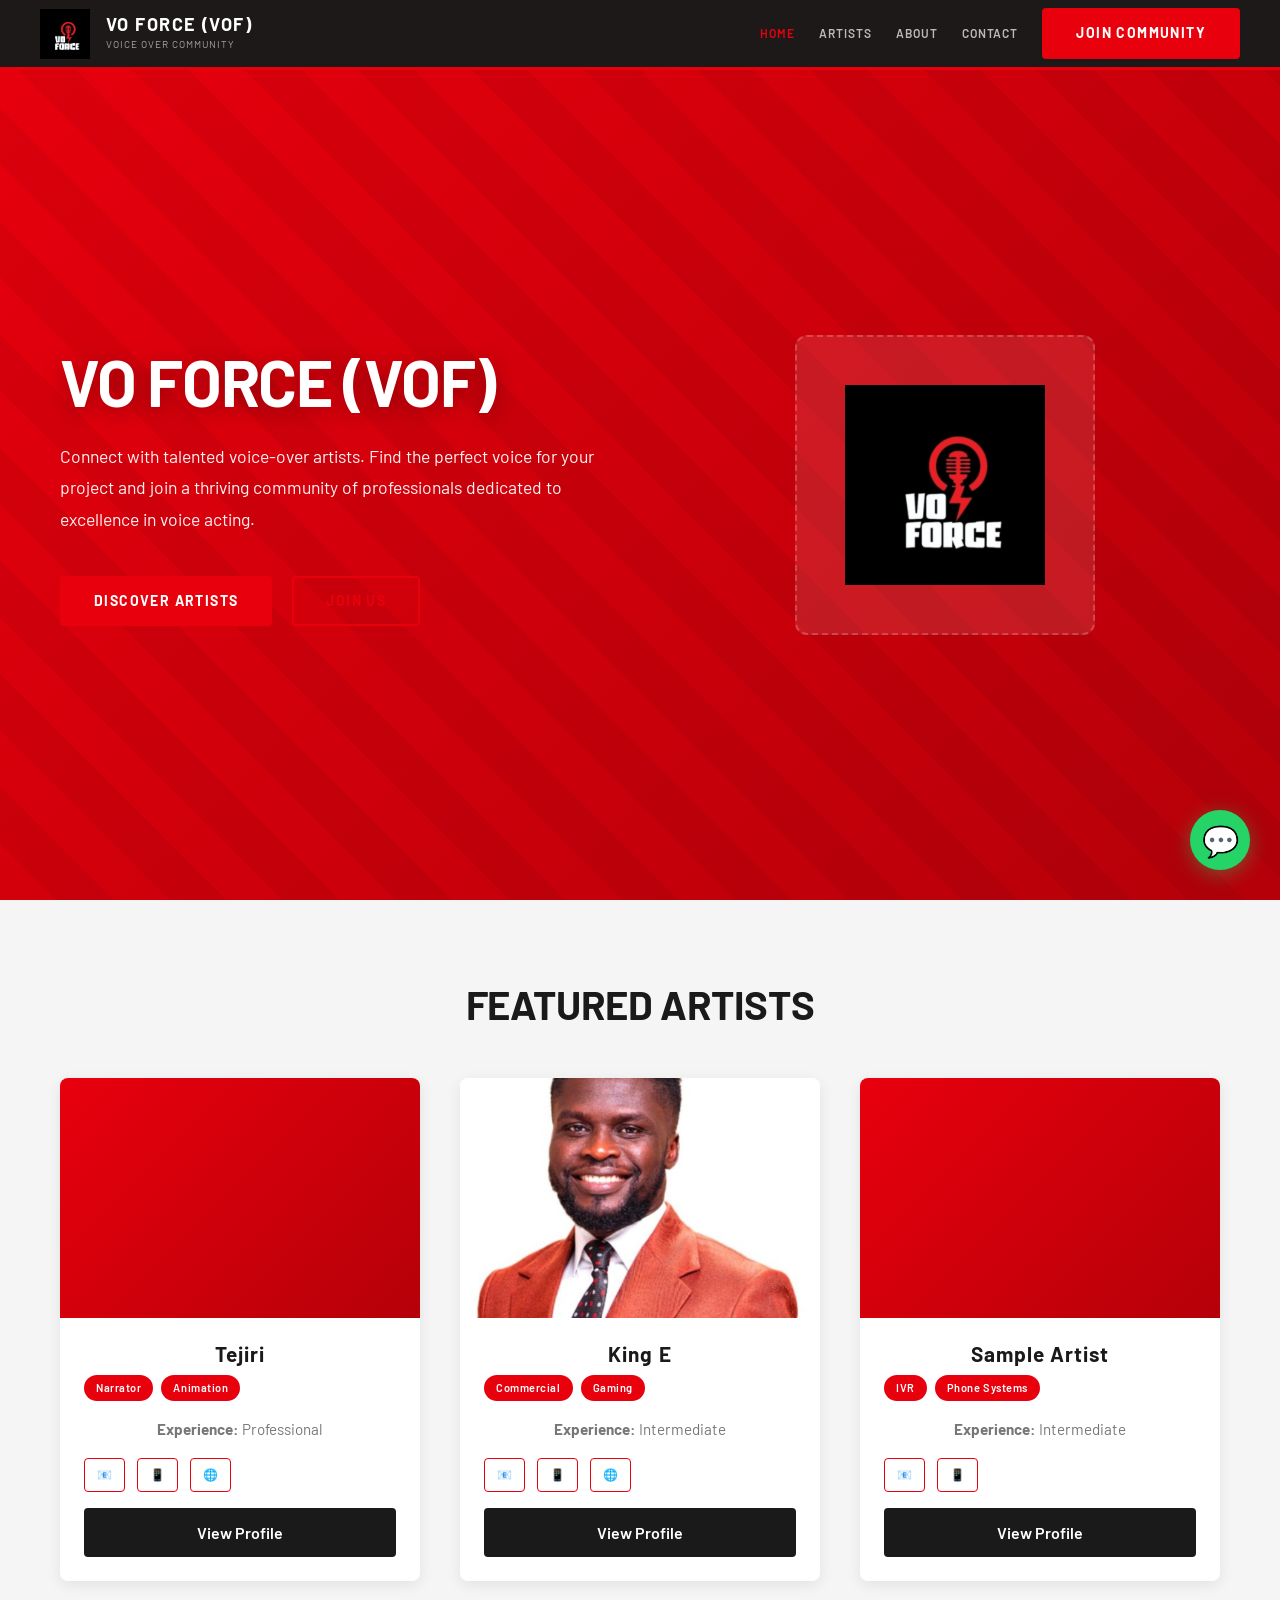
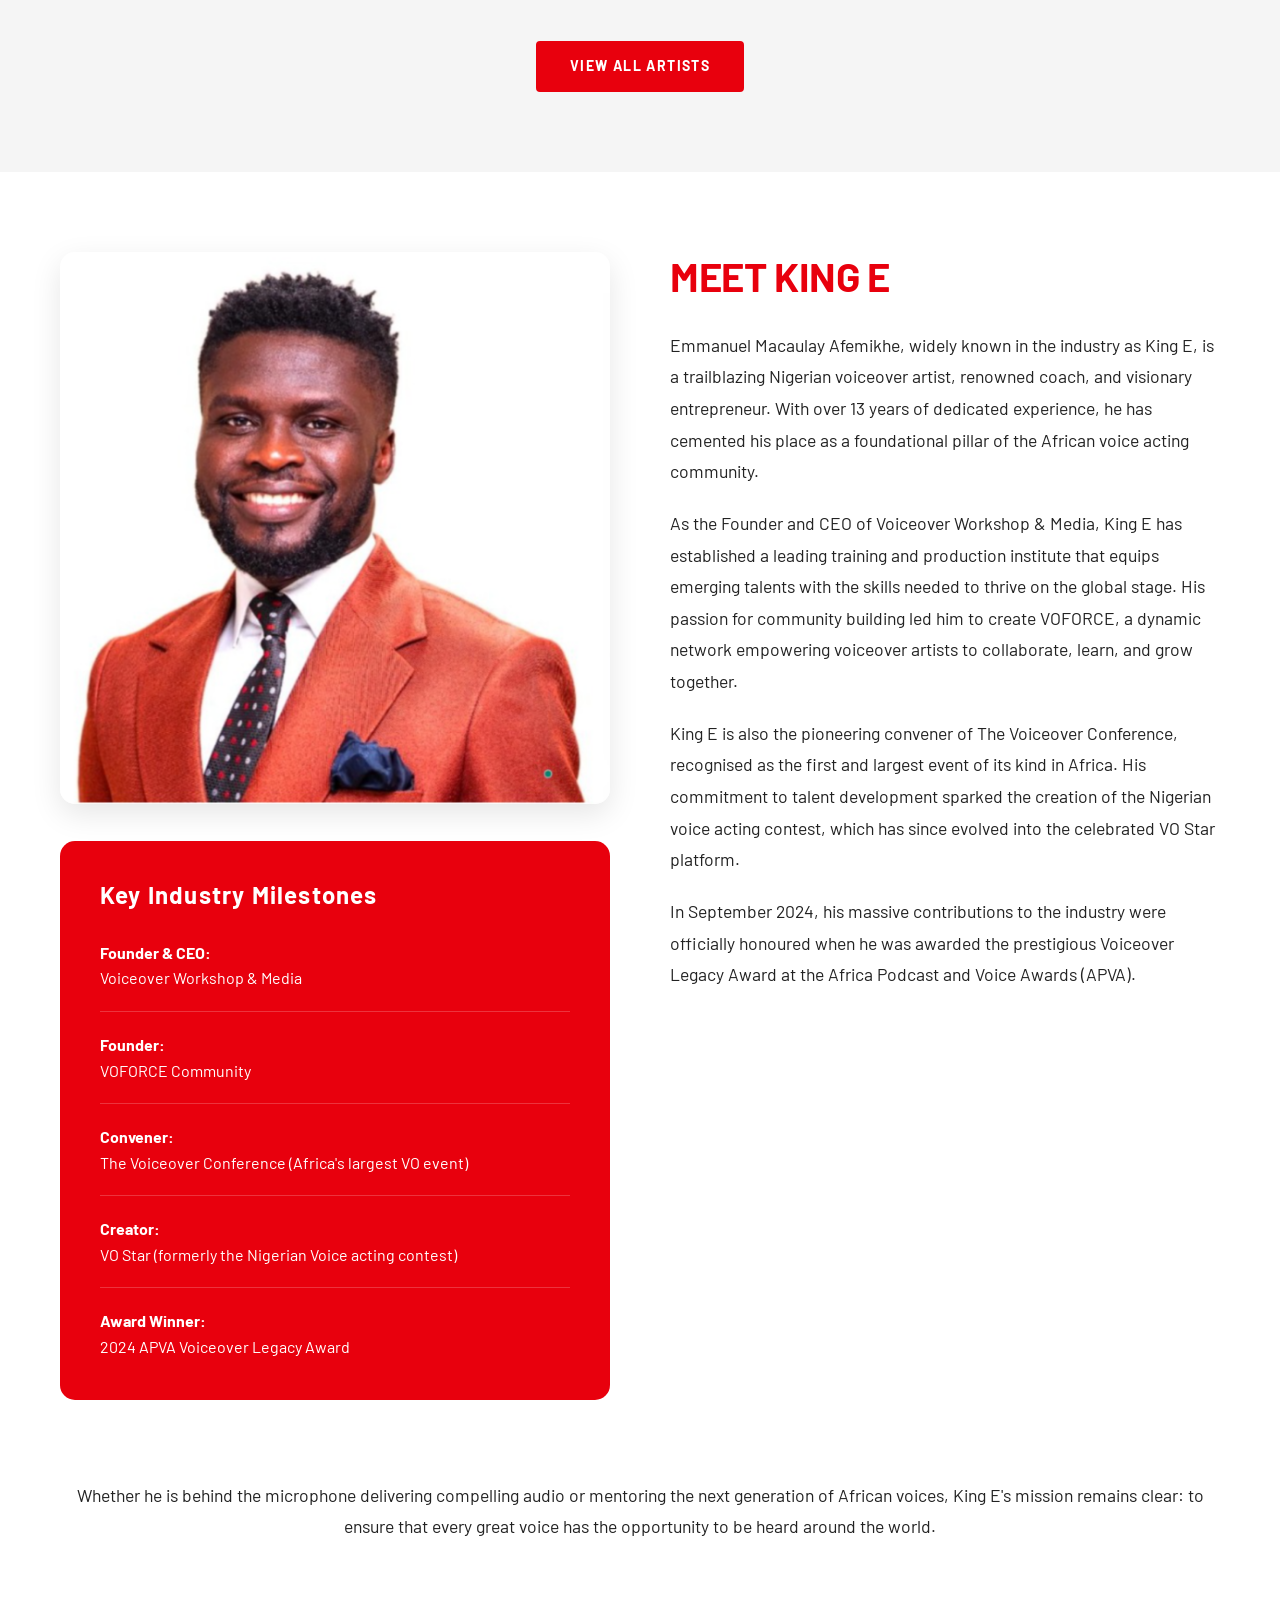
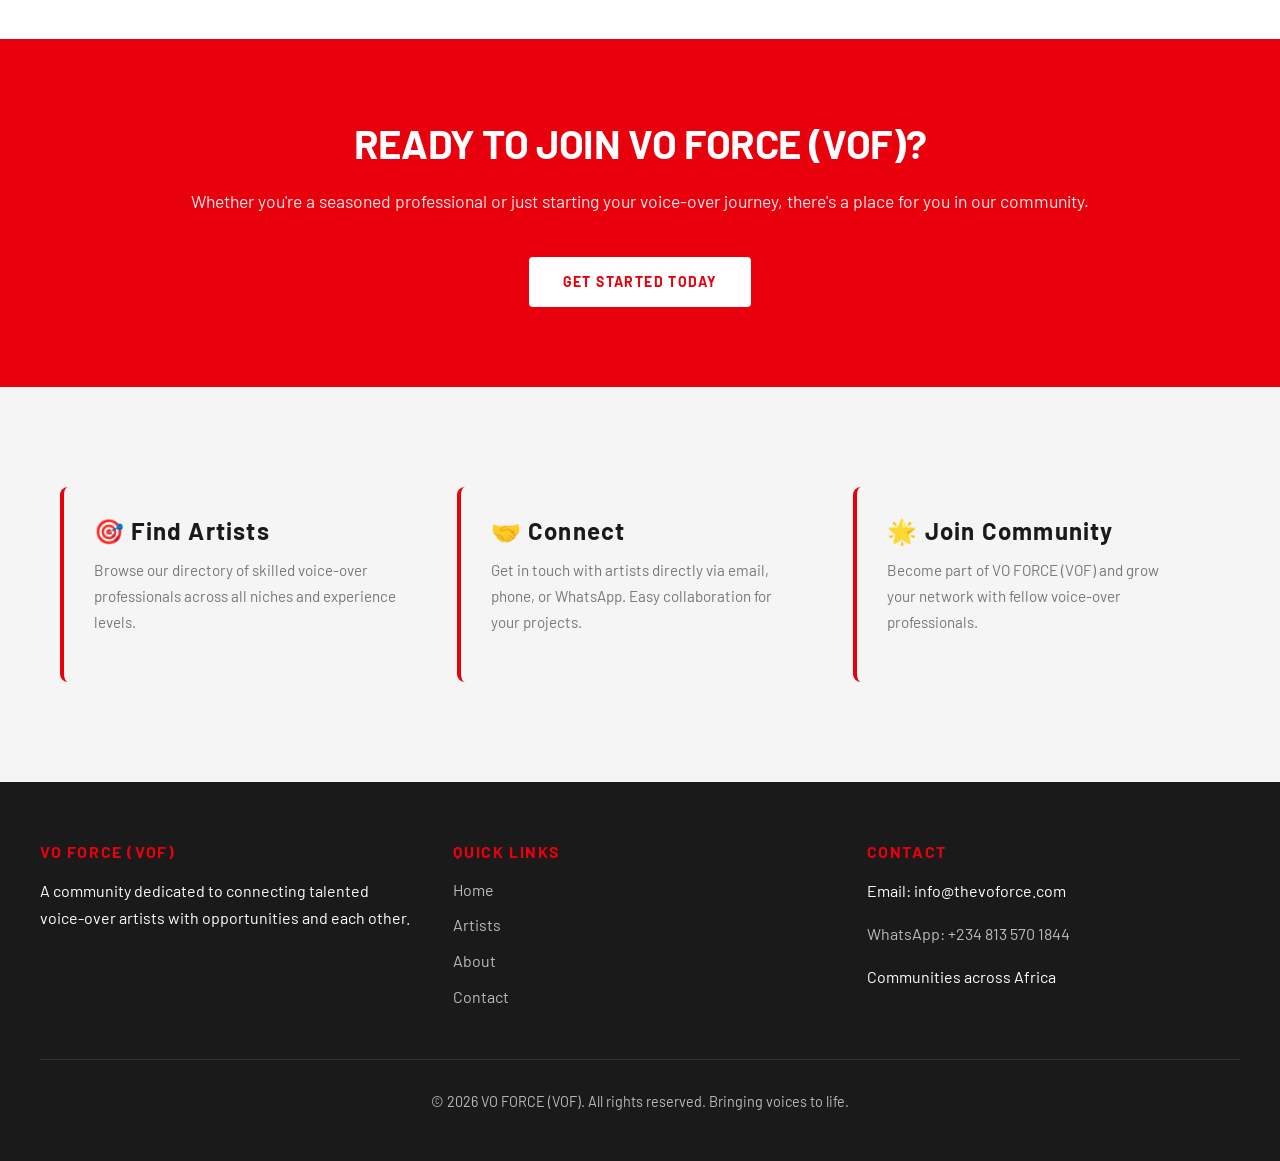
==== index.html @ a5276ea9 "Initial commit: VO FORCE website" ====
<!DOCTYPE html>
<html lang="en">
<head>
  <meta charset="UTF-8">
  <meta name="viewport" content="width=device-width, initial-scale=1.0">
  <title>VO FORCE (VOF) - Voice Over Artists Community</title>
  <meta name="description" content="Discover talented voice-over artists, connect with professionals, and join VO FORCE (VOF) community for audiobook narration, commercials, animation, and more.">
  <link href="https://fonts.googleapis.com/css2?family=Barlow:wght@300;400;500;600;700&display=swap" rel="stylesheet">
  <link rel="stylesheet" href="styles.css">
</head>
<body>

<!-- NAVIGATION -->
<nav>
  <a href="index.html" class="nav-brand">
    <div class="nav-logo"><img src="images/logo.png" alt="VO FORCE (VOF) Logo" style="width: 50px; height: 50px;"></div>
    <div class="nav-text">
      <h1>VO FORCE (VOF)</h1>
      <p>Voice Over Community</p>
    </div>
  </a>
  <div class="nav-right">
    <a href="index.html" class="nav-link active">Home</a>
    <a href="artists.html" class="nav-link">Artists</a>
    <a href="about.html" class="nav-link">About</a>
    <a href="contact.html" class="nav-link">Contact</a>
    <a href="contact.html" class="btn">Join Community</a>
    <button class="hamburger" onclick="toggleMobMenu()"><span></span><span></span><span></span></button>
  </div>
</nav>

<!-- MOBILE MENU -->
<div class="mob-menu" id="mobMenu">
  <a href="index.html">Home</a>
  <a href="artists.html">Artists</a>
  <a href="about.html">About</a>
  <a href="contact.html">Contact</a>
  <a href="contact.html">Join Community</a>
</div>

<!-- WHATSAPP FLOAT -->
<a href="https://wa.me/2348135701844?text=Hi%20Tejiri%20from%20THE%20VO%20FORCE" class="wa-float" target="_blank" title="WhatsApp">💬</a>

<!-- HERO SECTION -->
<section class="hero">
  <div class="container">
    <div class="hero-content">
      <div class="hero-left">
        <h1>VO FORCE (VOF)</h1>
        <p>Connect with talented voice-over artists. Find the perfect voice for your project and join a thriving community of professionals dedicated to excellence in voice acting.</p>
        <div class="hero-cta">
          <a href="artists.html" class="btn">Discover Artists</a>
          <a href="contact.html" class="btn btn-outline">Join Us</a>
        </div>
      </div>
      <div class="hero-right">
        <div class="hero-logo-placeholder"><img src="images/logo.png" alt="VO FORCE (VOF) Logo" style="width: 200px; height: 200px;"></div>
      </div>
    </div>
  </div>
</section>

<!-- FEATURED ARTISTS -->
<section class="featured-section">
  <div class="container">
    <h2 class="section-title">Featured Artists</h2>
    <div class="artists-grid" id="featuredArtists"></div>
    <div style="text-align: center; margin-top: 40px;">
      <a href="artists.html" class="btn">View All Artists</a>
    </div>
  </div>
</section>

<!-- MEET KING E SECTION -->
<section style="background: var(--white); padding: 80px 40px;">
  <div class="container">
    <div style="display: grid; grid-template-columns: 1fr 1fr; gap: 60px; align-items: start;">
      <div>
        <img src="images/king-e.png" alt="King E - Emmanuel Macaulay Afemikhe" style="width: 100%; border-radius: 15px; margin-bottom: 30px; box-shadow: 0 10px 30px rgba(0,0,0,0.1);">
        <div style="background: var(--primary-red); padding: 40px; border-radius: 15px; color: var(--white);">
          <h3 style="margin-bottom: 30px; font-size: 1.5rem;">Key Industry Milestones</h3>
          <ul style="list-style: none; padding: 0;">
            <li style="margin-bottom: 20px; padding-bottom: 20px; border-bottom: 1px solid rgba(255, 255, 255, 0.2);">
              <strong>Founder & CEO:</strong><br>Voiceover Workshop & Media
            </li>
            <li style="margin-bottom: 20px; padding-bottom: 20px; border-bottom: 1px solid rgba(255, 255, 255, 0.2);">
              <strong>Founder:</strong><br>VOFORCE Community
            </li>
            <li style="margin-bottom: 20px; padding-bottom: 20px; border-bottom: 1px solid rgba(255, 255, 255, 0.2);">
              <strong>Convener:</strong><br>The Voiceover Conference (Africa's largest VO event)
            </li>
            <li style="margin-bottom: 20px; padding-bottom: 20px; border-bottom: 1px solid rgba(255, 255, 255, 0.2);">
              <strong>Creator:</strong><br>VO Star (formerly the Nigerian Voice acting contest)
            </li>
            <li>
              <strong>Award Winner:</strong><br>2024 APVA Voiceover Legacy Award
            </li>
          </ul>
        </div>
      </div>
      <div>
        <h2 style="color: var(--primary-red); margin-bottom: 30px; font-size: 2.5rem;">Meet King E</h2>
        <p style="font-size: 1.1rem; line-height: 1.8; margin-bottom: 20px; color: var(--dark-text);">
          Emmanuel Macaulay Afemikhe, widely known in the industry as King E, is a trailblazing Nigerian voiceover artist, renowned coach, and visionary entrepreneur. With over 13 years of dedicated experience, he has cemented his place as a foundational pillar of the African voice acting community.
        </p>
        <p style="font-size: 1.1rem; line-height: 1.8; margin-bottom: 20px; color: var(--dark-text);">
          As the Founder and CEO of Voiceover Workshop & Media, King E has established a leading training and production institute that equips emerging talents with the skills needed to thrive on the global stage. His passion for community building led him to create VOFORCE, a dynamic network empowering voiceover artists to collaborate, learn, and grow together.
        </p>
        <p style="font-size: 1.1rem; line-height: 1.8; margin-bottom: 20px; color: var(--dark-text);">
          King E is also the pioneering convener of The Voiceover Conference, recognised as the first and largest event of its kind in Africa. His commitment to talent development sparked the creation of the Nigerian voice acting contest, which has since evolved into the celebrated VO Star platform.
        </p>
        <p style="font-size: 1.1rem; line-height: 1.8; margin-bottom: 30px; color: var(--dark-text);">
          In September 2024, his massive contributions to the industry were officially honoured when he was awarded the prestigious Voiceover Legacy Award at the Africa Podcast and Voice Awards (APVA).
        </p>
      </div>
    </div>
    <div style="margin-top: 40px; padding-top: 40px; border-top: 2px solid var(--light-gray); text-align: center;">
      <p style="font-size: 1.1rem; color: var(--dark-text); line-height: 1.8;">
        Whether he is behind the microphone delivering compelling audio or mentoring the next generation of African voices, King E's mission remains clear: to ensure that every great voice has the opportunity to be heard around the world.
      </p>
    </div>
  </div>
</section>

<!-- CTA SECTION -->
<section style="background: var(--primary-red); color: var(--white); padding: 80px 40px; text-align: center;">
  <div class="container">
    <h2 style="color: var(--white); margin-bottom: 20px;">Ready to Join VO FORCE (VOF)?</h2>
    <p style="font-size: 1.1rem; margin-bottom: 40px; color: rgba(255, 255, 255, 0.9);">
      Whether you're a seasoned professional or just starting your voice-over journey, 
      there's a place for you in our community.
    </p>
    <a href="contact.html" class="btn" style="background: var(--white); color: var(--primary-red); border-color: var(--white);">Get Started Today</a>
  </div>
</section>

<!-- QUICK LINKS -->
<section style="background: var(--off-white); padding: 60px 40px;">
  <div class="container">
    <div class="values-grid">
      <div class="value-card">
        <h3>🎯 Find Artists</h3>
        <p>Browse our directory of skilled voice-over professionals across all niches and experience levels.</p>
      </div>
      <div class="value-card">
        <h3>🤝 Connect</h3>
        <p>Get in touch with artists directly via email, phone, or WhatsApp. Easy collaboration for your projects.</p>
      </div>
      <div class="value-card">
        <h3>🌟 Join Community</h3>
        <p>Become part of VO FORCE (VOF) and grow your network with fellow voice-over professionals.</p>
      </div>
    </div>
  </div>
</section>

<!-- FOOTER -->
<footer>
  <div class="footer-content">
    <div class="footer-section">
      <h4>VO FORCE (VOF)</h4>
      <p>A community dedicated to connecting talented voice-over artists with opportunities and each other.</p>
    </div>
    <div class="footer-section">
      <h4>Quick Links</h4>
      <ul>
        <li><a href="index.html">Home</a></li>
        <li><a href="artists.html">Artists</a></li>
        <li><a href="about.html">About</a></li>
        <li><a href="contact.html">Contact</a></li>
      </ul>
    </div>
    <div class="footer-section">
      <h4>Contact</h4>
      <p>Email: info@thevoforce.com</p>
      <p><a href="https://wa.me/2348135701844">WhatsApp: +234 813 570 1844</a></p>
      <p>Communities across Africa</p>
    </div>
  </div>
  <div class="footer-bottom">
    <p>&copy; 2026 VO FORCE (VOF). All rights reserved. Bringing voices to life.</p>
  </div>
</footer>

<script src="script.js"></script>
<script>
  // Load featured artists
  async function loadFeaturedArtists() {
    const response = await fetch('./data/artists.json');
    const data = await response.json();
    const featured = data.artists.slice(0, 3);
    const container = document.getElementById('featuredArtists');
    
    container.innerHTML = featured.map(artist => `
      <div class="artist-card">
        <div class="artist-image">
          <img src="${artist.picture}" alt="${artist.name}" onerror="this.style.display='none'">
        </div>
        <div class="artist-info">
          <h3>${artist.name}</h3>
          <div class="artist-niche">
            ${artist.niche.map(n => `<span class="niche-tag">${n}</span>`).join('')}
          </div>
          <p><strong>Experience:</strong> ${artist.experience}</p>
          <div class="artist-contact">
            <a href="mailto:${artist.email}" title="Email">📧</a>
            <a href="tel:${artist.phone.replace(/\s/g, '')}" title="Call">📱</a>
            ${artist.website && artist.website !== '#' ? `<a href="${artist.website}" target="_blank" title="Website">🌐</a>` : ''}
          </div>
          <a href="artist-profile.html?id=${artist.id}" class="view-profile">View Profile</a>
        </div>
      </div>
    `).join('');
  }
  
  document.addEventListener('DOMContentLoaded', loadFeaturedArtists);
</script>
</body>
</html>
---- styles.css ----
/* ═══════════════════════════════════════════════ */
/* VO FORCE (VOF) — GLOBAL STYLES                    */
/* ═══════════════════════════════════════════════ */

:root {
  --primary-red: #E8000D;
  --dark-red: #B50009;
  --black: #1A1A1A;
  --black-light: #2D2D2D;
  --white: #FFFFFF;
  --off-white: #F5F5F5;
  --grey: #EBEBEB;
  --text-dark: #222222;
  --text-muted: #777777;
}

* {
  margin: 0;
  padding: 0;
  box-sizing: border-box;
}

html {
  scroll-behavior: smooth;
}

body {
  font-family: 'Barlow', -apple-system, BlinkMacSystemFont, 'Segoe UI', sans-serif;
  background: var(--white);
  color: var(--text-dark);
  overflow-x: hidden;
  line-height: 1.6;
}

/* ── SCROLLBAR ── */
::-webkit-scrollbar {
  width: 8px;
}

::-webkit-scrollbar-track {
  background: var(--off-white);
}

::-webkit-scrollbar-thumb {
  background: var(--primary-red);
  border-radius: 4px;
}

/* ── TYPOGRAPHY ── */
h1, h2, h3, h4, h5, h6 {
  font-weight: 700;
  line-height: 1.2;
  margin-bottom: 0.5rem;
}

h1 {
  font-size: 3.5rem;
  text-transform: uppercase;
  letter-spacing: -0.02em;
}

h2 {
  font-size: 2.5rem;
  text-transform: uppercase;
  letter-spacing: -0.01em;
}

h3 {
  font-size: 1.5rem;
  letter-spacing: 0.05em;
}

p {
  margin-bottom: 1rem;
  line-height: 1.7;
}

a {
  color: var(--primary-red);
  text-decoration: none;
  transition: all 0.3s ease;
}

a:hover {
  opacity: 0.8;
}

/* ── BUTTONS ── */
.btn {
  display: inline-block;
  padding: 12px 32px;
  border: 2px solid var(--primary-red);
  background: var(--primary-red);
  color: var(--white);
  font-size: 14px;
  font-weight: 700;
  text-transform: uppercase;
  letter-spacing: 0.1em;
  cursor: pointer;
  transition: all 0.3s ease;
  border-radius: 4px;
  text-decoration: none;
  display: inline-flex;
  align-items: center;
  justify-content: center;
  gap: 8px;
}

.btn:hover {
  background: var(--dark-red);
  border-color: var(--dark-red);
  transform: translateY(-2px);
  box-shadow: 0 8px 24px rgba(232, 0, 13, 0.3);
}

.btn-outline {
  background: transparent;
  color: var(--primary-red);
}

.btn-outline:hover {
  background: var(--primary-red);
  color: var(--white);
}

/* ── CONTAINER ── */
.container {
  max-width: 1200px;
  margin: 0 auto;
  padding: 0 20px;
}

/* ══════════════════════════════════════════════ */
/* NAVIGATION                                     */
/* ══════════════════════════════════════════════ */

nav {
  position: fixed;
  top: 0;
  left: 0;
  right: 0;
  z-index: 1000;
  background: rgba(26, 26, 26, 0.98);
  backdrop-filter: blur(10px);
  border-bottom: 3px solid var(--primary-red);
  height: 70px;
  display: flex;
  align-items: center;
  justify-content: space-between;
  padding: 0 40px;
}

.nav-brand {
  display: flex;
  align-items: center;
  gap: 16px;
  text-decoration: none;
  flex-shrink: 0;
}

.nav-logo {
  width: 50px;
  height: 50px;
  display: flex;
  align-items: center;
  justify-content: center;
  background: rgba(232, 0, 13, 0.1);
  border-radius: 4px;
  font-weight: 900;
  color: var(--primary-red);
  font-size: 20px;
}

.nav-text h1 {
  font-size: 18px;
  margin: 0;
  letter-spacing: 0.08em;
  color: var(--white);
}

.nav-text p {
  font-size: 10px;
  margin: 0;
  letter-spacing: 0.1em;
  color: rgba(255, 255, 255, 0.6);
  text-transform: uppercase;
}

.nav-right {
  display: flex;
  align-items: center;
  gap: 24px;
}

.nav-link {
  font-size: 12px;
  font-weight: 600;
  letter-spacing: 0.08em;
  text-transform: uppercase;
  color: rgba(255, 255, 255, 0.7);
  text-decoration: none;
  transition: color 0.3s ease;
}

.nav-link:hover {
  color: var(--white);
}

.nav-link.active {
  color: var(--primary-red);
}

.hamburger {
  display: none;
  flex-direction: column;
  gap: 6px;
  cursor: pointer;
  background: none;
  border: none;
  padding: 6px;
}

.hamburger span {
  display: block;
  width: 24px;
  height: 2px;
  background: var(--white);
  border-radius: 1px;
  transition: all 0.3s ease;
}

/* ── MOBILE MENU ── */
.mob-menu {
  display: none;
  position: fixed;
  inset: 70px 0 0 0;
  z-index: 950;
  background: var(--primary-red);
  flex-direction: column;
  align-items: center;
  justify-content: flex-start;
  gap: 0;
  padding-top: 40px;
}

.mob-menu.open {
  display: flex;
}

.mob-menu a {
  font-size: 16px;
  font-weight: 600;
  color: var(--white);
  text-decoration: none;
  letter-spacing: 0.1em;
  text-transform: uppercase;
  padding: 16px 40px;
  border-bottom: 1px solid rgba(255, 255, 255, 0.1);
  width: 100%;
  text-align: center;
}

.mob-menu a:hover {
  background: rgba(0, 0, 0, 0.2);
}

/* ══════════════════════════════════════════════ */
/* HERO SECTION                                   */
/* ══════════════════════════════════════════════ */

.hero {
  min-height: 100vh;
  background: linear-gradient(135deg, var(--primary-red) 0%, var(--dark-red) 100%);
  position: relative;
  overflow: hidden;
  display: flex;
  align-items: center;
  padding-top: 70px;
}

.hero::before {
  content: '';
  position: absolute;
  top: 0;
  left: 0;
  right: 0;
  bottom: 0;
  background: repeating-linear-gradient(
    45deg,
    transparent,
    transparent 40px,
    rgba(0, 0, 0, 0.05) 40px,
    rgba(0, 0, 0, 0.05) 80px
  );
  pointer-events: none;
}

.hero-content {
  position: relative;
  z-index: 2;
  display: grid;
  grid-template-columns: 1fr 1fr;
  gap: 60px;
  align-items: center;
  width: 100%;
}

.hero-left {
  color: var(--white);
}

.hero-left h1 {
  font-size: 4rem;
  margin-bottom: 20px;
  text-shadow: 0 4px 20px rgba(0, 0, 0, 0.3);
}

.hero-left p {
  font-size: 1.1rem;
  margin-bottom: 40px;
  line-height: 1.8;
  opacity: 0.95;
}

.hero-cta {
  display: flex;
  gap: 20px;
  flex-wrap: wrap;
}

.hero-right {
  display: flex;
  justify-content: center;
  align-items: center;
  position: relative;
}

.hero-logo-placeholder {
  width: 300px;
  height: 300px;
  background: rgba(255, 255, 255, 0.1);
  border-radius: 12px;
  display: flex;
  align-items: center;
  justify-content: center;
  font-size: 120px;
  color: rgba(255, 255, 255, 0.3);
  border: 2px dashed rgba(255, 255, 255, 0.2);
}

/* ══════════════════════════════════════════════ */
/* FEATURED ARTISTS SECTION                       */
/* ══════════════════════════════════════════════ */

.featured-section {
  padding: 80px 40px;
  background: var(--off-white);
  text-align: center;
}

.section-title {
  font-size: 2.5rem;
  margin-bottom: 50px;
  color: var(--black);
}

.artists-grid {
  display: grid;
  grid-template-columns: repeat(auto-fit, minmax(280px, 1fr));
  gap: 40px;
  margin-bottom: 60px;
}

.artist-card {
  background: var(--white);
  border-radius: 8px;
  overflow: hidden;
  box-shadow: 0 4px 15px rgba(0, 0, 0, 0.08);
  transition: all 0.3s ease;
  cursor: pointer;
}

.artist-card:hover {
  transform: translateY(-8px);
  box-shadow: 0 12px 30px rgba(232, 0, 13, 0.2);
}

.artist-image {
  width: 100%;
  height: 240px;
  background: linear-gradient(135deg, var(--primary-red), var(--dark-red));
  display: flex;
  align-items: center;
  justify-content: center;
  color: var(--white);
  font-size: 60px;
  overflow: hidden;
}

.artist-image img {
  width: 100%;
  height: 100%;
  object-fit: cover;
}

.artist-info {
  padding: 24px;
}

.artist-info h3 {
  font-size: 1.3rem;
  margin-bottom: 8px;
  color: var(--black);
}

.artist-niche {
  display: flex;
  gap: 8px;
  flex-wrap: wrap;
  margin-bottom: 16px;
}

.niche-tag {
  display: inline-block;
  background: var(--primary-red);
  color: var(--white);
  font-size: 11px;
  padding: 4px 12px;
  border-radius: 20px;
  font-weight: 600;
  letter-spacing: 0.05em;
}

.artist-info p {
  font-size: 0.95rem;
  color: var(--text-muted);
  margin-bottom: 16px;
}

.artist-contact {
  display: flex;
  gap: 12px;
  margin-bottom: 16px;
}

.artist-contact a {
  font-size: 12px;
  padding: 6px 12px;
  border: 1px solid var(--primary-red);
  border-radius: 4px;
  color: var(--primary-red);
  transition: all 0.3s ease;
}

.artist-contact a:hover {
  background: var(--primary-red);
  color: var(--white);
}

.view-profile {
  display: block;
  width: 100%;
  padding: 12px;
  background: var(--black);
  color: var(--white);
  text-align: center;
  border-radius: 4px;
  font-weight: 600;
  letra-spacing: 0.05em;
  text-decoration: none;
  transition: all 0.3s ease;
}

.view-profile:hover {
  background: var(--primary-red);
}

/* ══════════════════════════════════════════════ */
/* DIRECTORY / GALLERY PAGE                       */
/* ══════════════════════════════════════════════ */

.gallery-header {
  background: var(--black);
  color: var(--white);
  padding: 80px 40px;
  text-align: center;
  margin-top: 70px;
}

.gallery-header h1 {
  color: var(--white);
  margin-bottom: 20px;
}

.gallery-header p {
  color: rgba(255, 255, 255, 0.8);
  font-size: 1.1rem;
}

.filter-section {
  padding: 40px;
  background: var(--off-white);
  display: flex;
  gap: 20px;
  flex-wrap: wrap;
  justify-content: center;
  align-items: center;
}

.search-box {
  flex: 1;
  min-width: 250px;
  max-width: 400px;
}

.search-box input {
  width: 100%;
  padding: 12px 16px;
  border: 2px solid var(--grey);
  border-radius: 4px;
  font-size: 1rem;
  transition: border 0.3s ease;
}

.search-box input:focus {
  outline: none;
  border-color: var(--primary-red);
}

.filter-box {
  display: flex;
  gap: 12px;
  align-items: center;
}

.filter-box label {
  font-weight: 600;
  font-size: 0.95rem;
}

.filter-box select {
  padding: 10px 16px;
  border: 2px solid var(--grey);
  border-radius: 4px;
  font-size: 0.95rem;
  cursor: pointer;
  background: var(--white);
  transition: border 0.3s ease;
}

.filter-box select:focus {
  outline: none;
  border-color: var(--primary-red);
}

.gallery-content {
  padding: 60px 40px;
  min-height: 60vh;
}

/* ══════════════════════════════════════════════ */
/* ARTIST PROFILE PAGE                            */
/* ══════════════════════════════════════════════ */

.profile-header {
  background: var(--black);
  color: var(--white);
  padding: 80px 40px;
  text-align: center;
  margin-top: 70px;
}

.profile-hero {
  display: grid;
  grid-template-columns: 1fr 1fr;
  gap: 60px;
  padding: 60px 40px;
  align-items: center;
}

.profile-image {
  width: 100%;
  max-width: 400px;
  aspect-ratio: 1;
  background: linear-gradient(135deg, var(--primary-red), var(--dark-red));
  border-radius: 12px;
  overflow: hidden;
  display: flex;
  align-items: center;
  justify-content: center;
  font-size: 60px;
  color: rgba(255, 255, 255, 0.3);
  justify-self: center;
}

.profile-image img {
  width: 100%;
  height: 100%;
  object-fit: cover;
}

.profile-details {
  text-align: left;
}

.profile-details h2 {
  color: var(--primary-red);
  margin-bottom: 16px;
}

.profile-details p {
  font-size: 1rem;
  margin-bottom: 24px;
  line-height: 1.8;
  color: var(--text-muted);
}

.profile-meta {
  display: grid;
  grid-template-columns: 1fr 1fr;
  gap: 20px;
  margin: 40px 0;
}

.meta-item {
  padding: 16px;
  background: var(--off-white);
  border-radius: 8px;
  border-left: 4px solid var(--primary-red);
}

.meta-item strong {
  display: block;
  font-size: 12px;
  letter-spacing: 0.1em;
  text-transform: uppercase;
  color: var(--text-muted);
  margin-bottom: 8px;
}

.meta-item span {
  font-size: 1rem;
  color: var(--black);
}

.profile-tags {
  display: flex;
  gap: 12px;
  flex-wrap: wrap;
  margin: 30px 0;
}

.profile-links {
  display: flex;
  gap: 12px;
  margin: 40px 0;
}

.demo-section {
  padding: 60px 40px;
  background: var(--off-white);
}

.demo-section h3 {
  margin-bottom: 30px;
}

.demo-embed {
  width: 100%;
  height: 400px;
  border-radius: 8px;
  border: 2px solid var(--grey);
}

/* ══════════════════════════════════════════════ */
/* ABOUT PAGE                                     */
/* ══════════════════════════════════════════════ */

.about-hero {
  background: linear-gradient(135deg, var(--black) 0%, var(--black-light) 100%);
  color: var(--white);
  padding: 100px 40px;
  text-align: center;
  margin-top: 70px;
}

.about-hero h1 {
  font-size: 3rem;
  margin-bottom: 20px;
}

.about-content {
  padding: 80px 40px;
  max-width: 900px;
  margin: 0 auto;
}

.about-section {
  margin-bottom: 60px;
}

.about-section h2 {
  color: var(--primary-red);
  margin-bottom: 24px;
}

.about-section p {
  font-size: 1.05rem;
  line-height: 1.9;
  color: var(--text-muted);
}

.values-grid {
  display: grid;
  grid-template-columns: repeat(auto-fit, minmax(250px, 1fr));
  gap: 30px;
  margin: 40px 0;
}

.value-card {
  padding: 30px;
  background: var(--off-white);
  border-radius: 8px;
  border-left: 4px solid var(--primary-red);
}

.value-card h3 {
  color: var(--black);
  margin-bottom: 12px;
}

.value-card p {
  font-size: 0.95rem;
  color: var(--text-muted);
}

/* ══════════════════════════════════════════════ */
/* CONTACT PAGE                                   */
/* ══════════════════════════════════════════════ */

.contact-hero {
  background: linear-gradient(135deg, var(--primary-red) 0%, var(--dark-red) 100%);
  color: var(--white);
  padding: 100px 40px;
  text-align: center;
  margin-top: 70px;
}

.contact-hero h1 {
  font-size: 3rem;
  margin-bottom: 20px;
}

.contact-content {
  padding: 80px 40px;
  display: grid;
  grid-template-columns: 1fr 1fr;
  gap: 60px;
  align-items: start;
}

.contact-form {
  display: flex;
  flex-direction: column;
  gap: 20px;
}

.form-group {
  display: flex;
  flex-direction: column;
  gap: 8px;
}

.form-group label {
  font-weight: 600;
  font-size: 0.95rem;
}

.form-group input,
.form-group textarea {
  padding: 12px 16px;
  border: 2px solid var(--grey);
  border-radius: 4px;
  font-size: 1rem;
  font-family: inherit;
  transition: border 0.3s ease;
}

.form-group input:focus,
.form-group textarea:focus {
  outline: none;
  border-color: var(--primary-red);
}

.form-group textarea {
  min-height: 120px;
  resize: vertical;
}

.contact-info {
  display: flex;
  flex-direction: column;
  gap: 30px;
}

.contact-item {
  padding: 24px;
  background: var(--off-white);
  border-radius: 8px;
  border-left: 4px solid var(--primary-red);
}

.contact-item h3 {
  margin-bottom: 12px;
  color: var(--black);
}

.contact-item p {
  color: var(--text-muted);
  margin: 0;
}

.contact-item a {
  display: inline-block;
  margin-top: 8px;
  font-weight: 600;
}

.form-embed {
  grid-column: 1 / -1;
  padding: 60px 40px;
  background: var(--off-white);
  border-radius: 8px;
}

.form-embed h3 {
  margin-bottom: 30px;
  text-align: center;
}

.form-embed iframe {
  width: 100%;
  min-height: 600px;
  border: none;
  border-radius: 8px;
}

/* ══════════════════════════════════════════════ */
/* FOOTER                                         */
/* ══════════════════════════════════════════════ */

footer {
  background: var(--black);
  color: var(--white);
  padding: 60px 40px 30px;
  text-align: center;
}

.footer-content {
  max-width: 1200px;
  margin: 0 auto 40px;
  display: grid;
  grid-template-columns: repeat(auto-fit, minmax(250px, 1fr));
  gap: 40px;
  text-align: left;
}

.footer-section h4 {
  font-size: 1rem;
  letter-spacing: 0.1em;
  text-transform: uppercase;
  margin-bottom: 16px;
  color: var(--primary-red);
}

.footer-section ul {
  list-style: none;
}

.footer-section ul li {
  margin-bottom: 10px;
}

.footer-section a {
  color: rgba(255, 255, 255, 0.7);
  transition: color 0.3s ease;
}

.footer-section a:hover {
  color: var(--white);
}

.footer-bottom {
  border-top: 1px solid rgba(255, 255, 255, 0.1);
  padding-top: 30px;
  text-align: center;
  color: rgba(255, 255, 255, 0.7);
  font-size: 0.9rem;
}

/* ══════════════════════════════════════════════ */
/* WHATSAPP FLOAT BUTTON                          */
/* ══════════════════════════════════════════════ */

.wa-float {
  position: fixed;
  bottom: 30px;
  right: 30px;
  z-index: 500;
  width: 60px;
  height: 60px;
  background: #25D366;
  border-radius: 50%;
  display: flex;
  align-items: center;
  justify-content: center;
  font-size: 30px;
  color: var(--white);
  text-decoration: none;
  box-shadow: 0 4px 20px rgba(37, 211, 102, 0.4);
  transition: all 0.3s ease;
  animation: float 3s ease-in-out infinite;
}

.wa-float:hover {
  transform: scale(1.1);
  box-shadow: 0 8px 30px rgba(37, 211, 102, 0.6);
}

@keyframes float {
  0%, 100% {
    transform: translateY(0px);
  }
  50% {
    transform: translateY(-10px);
  }
}

/* ══════════════════════════════════════════════ */
/* RESPONSIVE DESIGN                              */
/* ══════════════════════════════════════════════ */

@media (max-width: 768px) {
  h1 {
    font-size: 2rem;
  }

  h2 {
    font-size: 1.5rem;
  }

  nav {
    padding: 0 20px;
    height: 60px;
  }

  .hamburger {
    display: flex;
  }

  .nav-right {
    display: none;
  }

  .hero-content {
    grid-template-columns: 1fr;
    gap: 30px;
    padding: 40px 20px;
  }

  .hero-left h1 {
    font-size: 2.5rem;
  }

  .hero-right {
    display: none;
  }

  .profile-hero,
  .contact-content {
    grid-template-columns: 1fr;
    gap: 40px;
    padding: 40px 20px;
  }

  .profile-image {
    max-width: 100%;
  }

  .featured-section,
  .gallery-content,
  .about-content,
  .demo-section {
    padding: 40px 20px;
  }

  .filter-section {
    flex-direction: column;
    align-items: stretch;
  }

  .search-box,
  .filter-box {
    width: 100%;
  }

  .contact-form {
    width: 100%;
  }

  .footer-content {
    grid-template-columns: 1fr;
    text-align: center;
    gap: 20px;
  }

  .wa-float {
    bottom: 20px;
    right: 20px;
    width: 50px;
    height: 50px;
    font-size: 24px;
  }
}

@media (max-width: 480px) {
  h1 {
    font-size: 1.5rem;
  }

  h2 {
    font-size: 1.2rem;
  }

  nav {
    padding: 0 15px;
  }

  .hero-left h1 {
    font-size: 1.5rem;
  }

  .hero-left p {
    font-size: 0.95rem;
  }

  .hero-cta {
    flex-direction: column;
  }

  .btn {
    width: 100%;
  }

  .profile-meta {
    grid-template-columns: 1fr;
  }

  .artists-grid {
    grid-template-columns: 1fr;
    gap: 20px;
  }

  .demo-embed {
    height: 250px;
  }

  .footer-content {
    gap: 30px;
  }
}
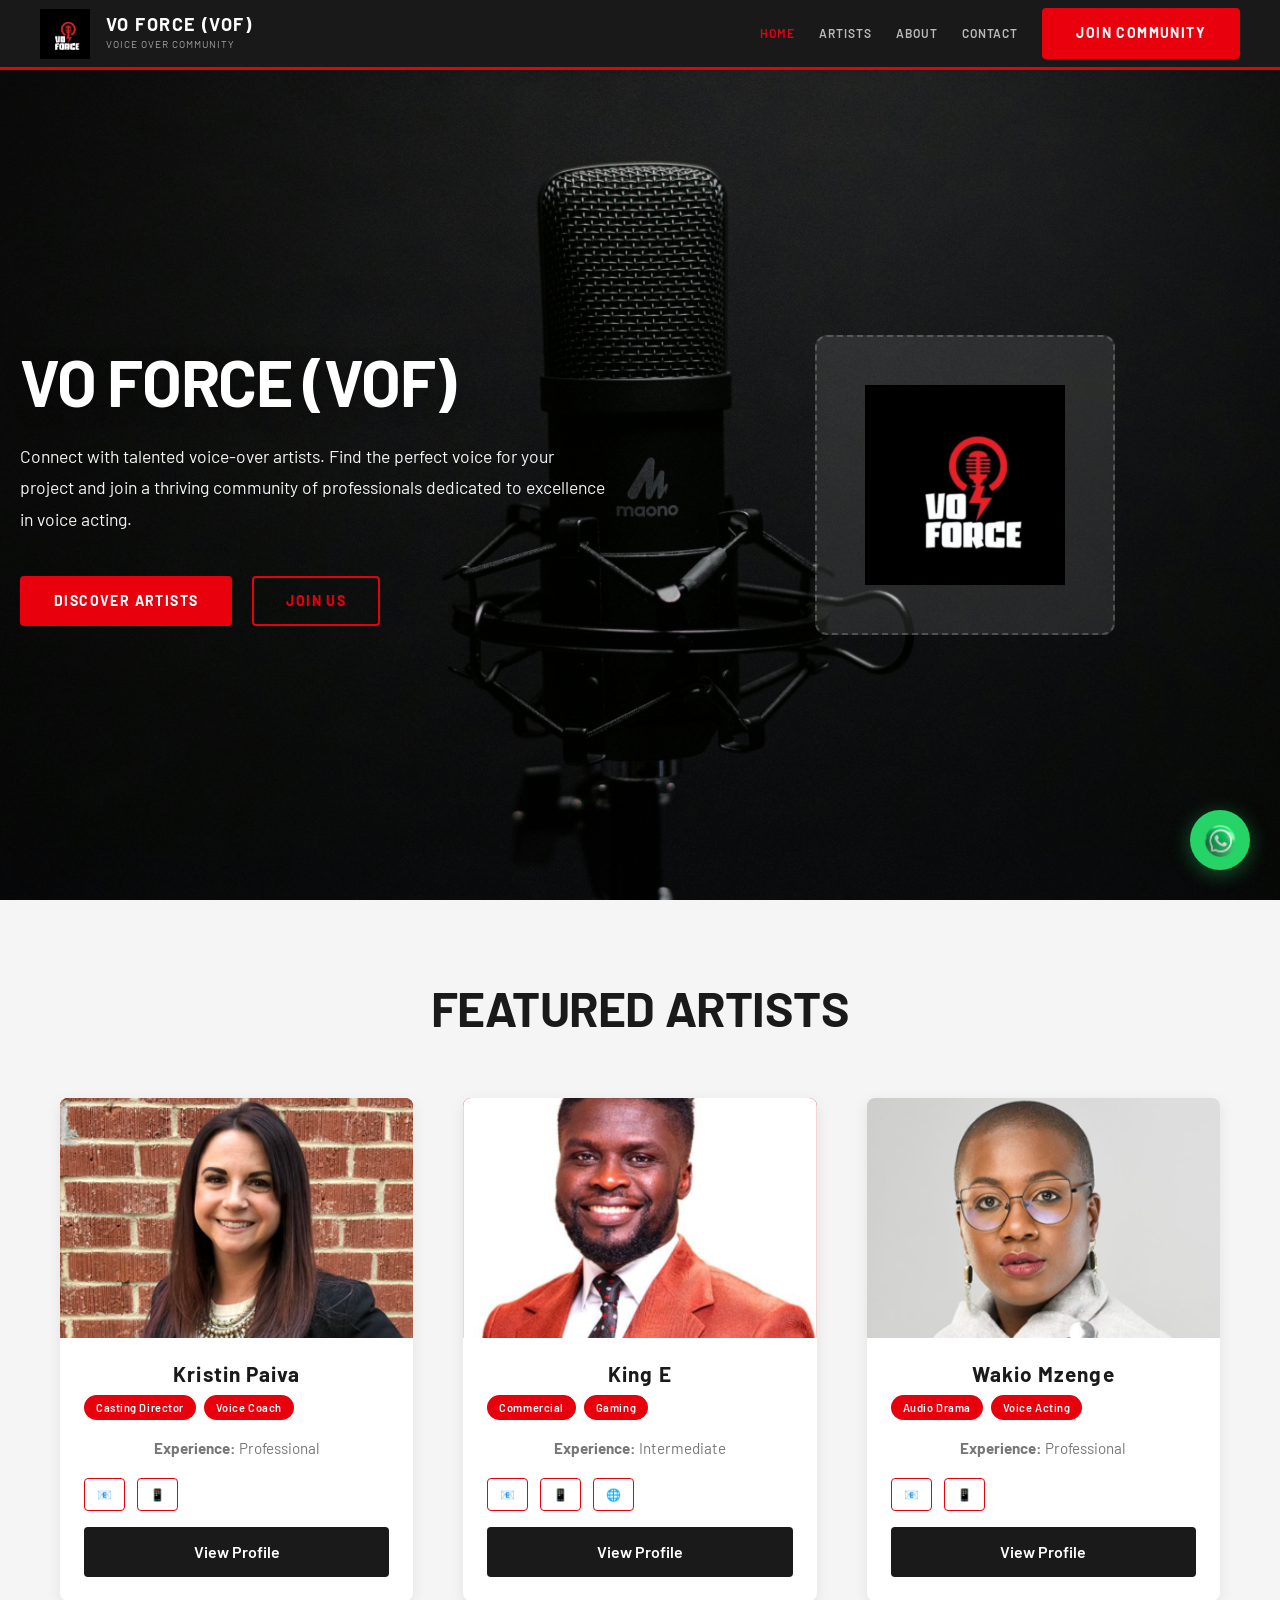
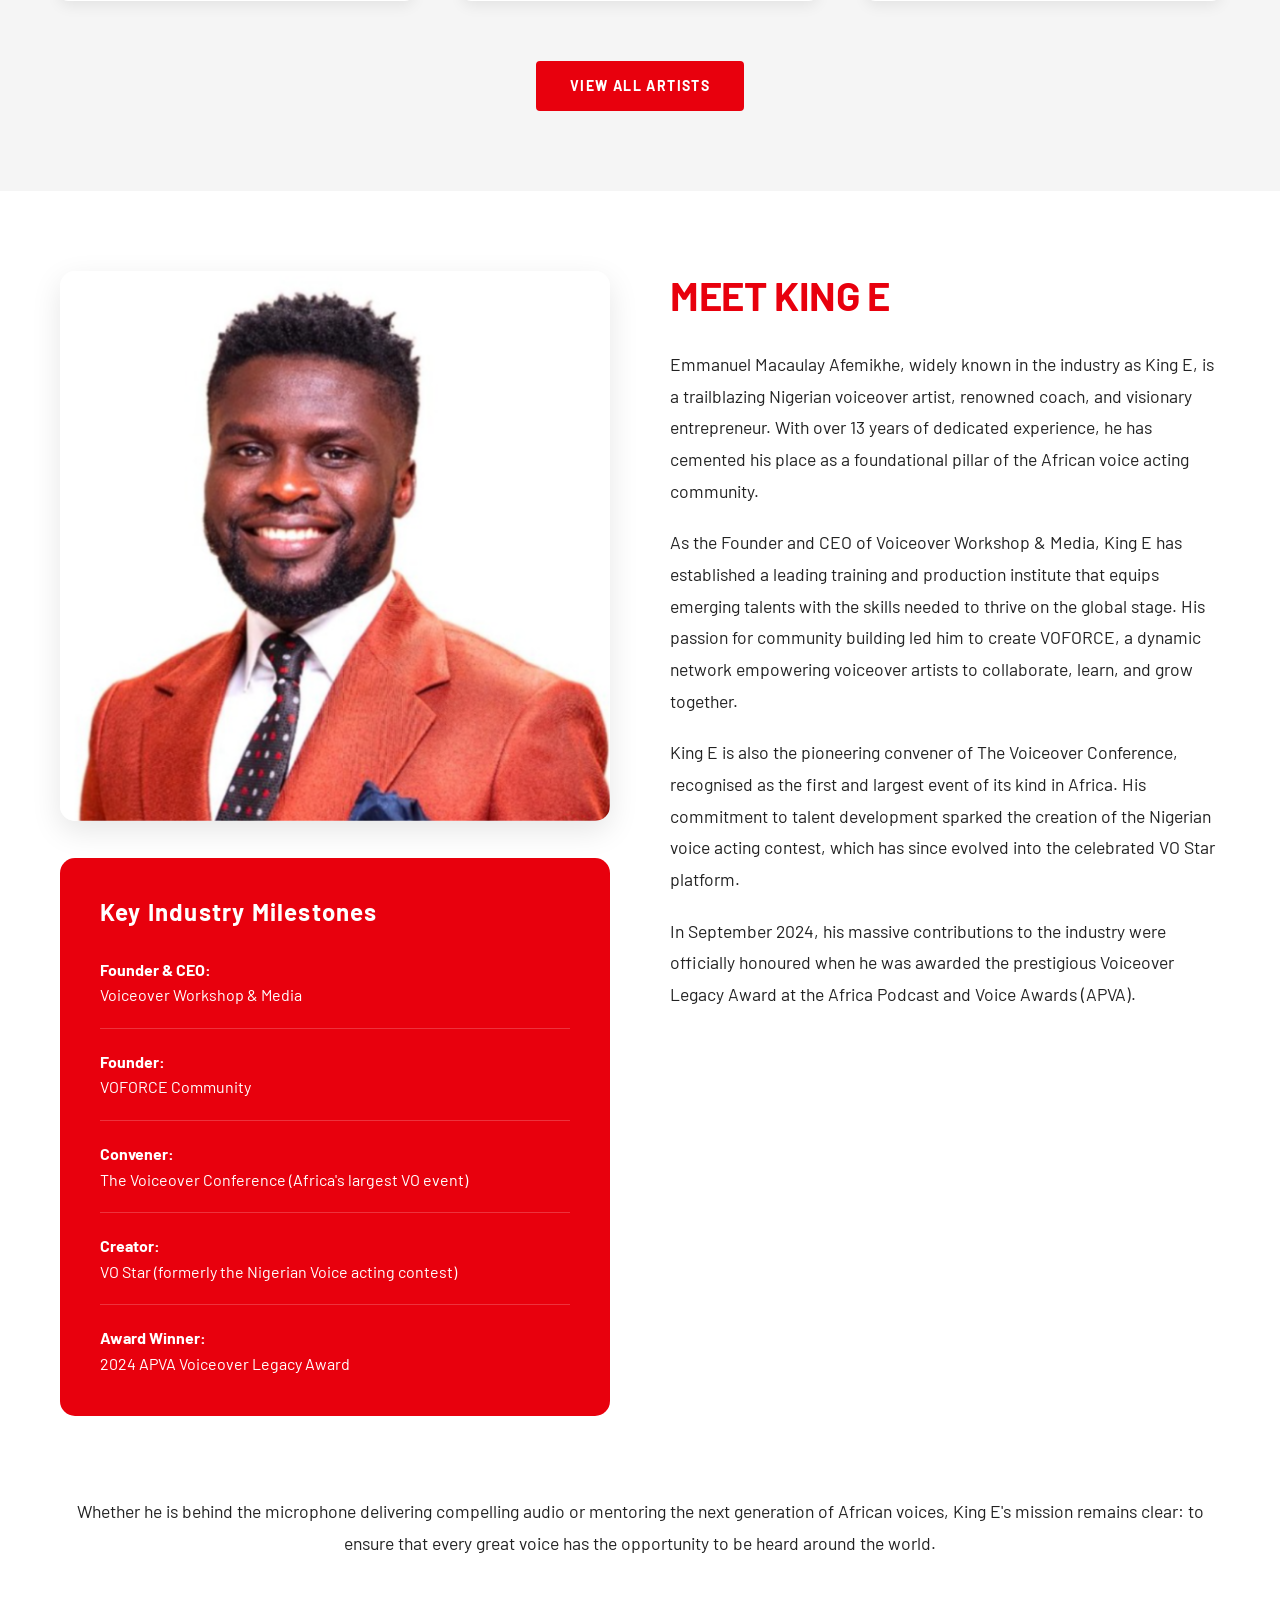
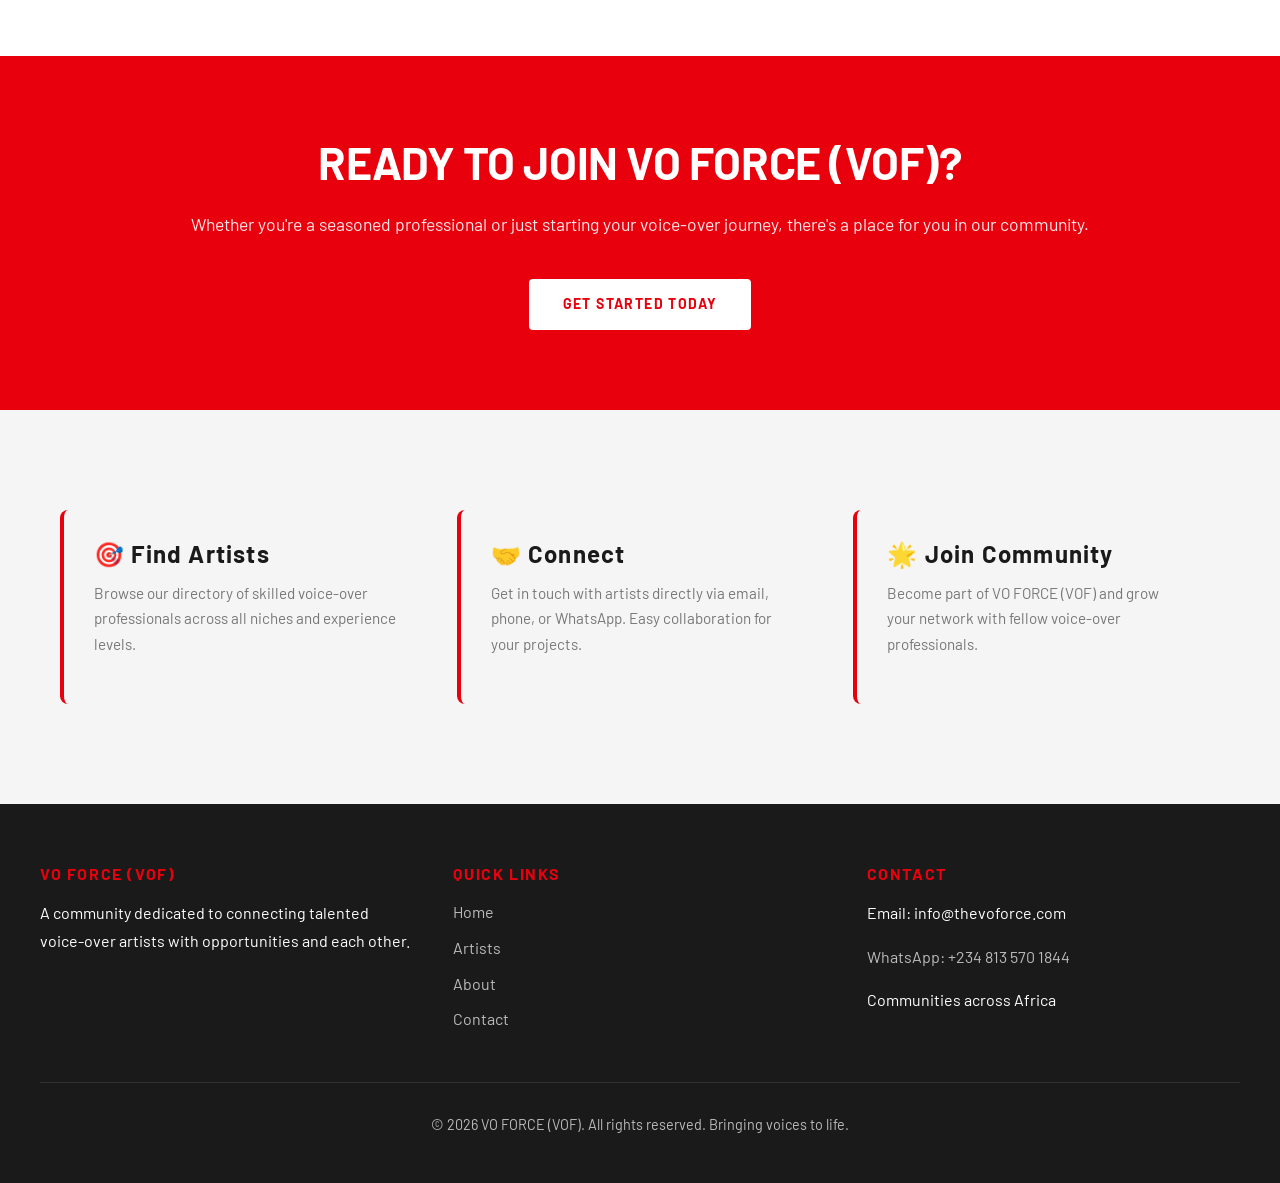
==== commit b70bff8c: "Replace WhatsApp emoji with WhatsApp logo image across all pages" ====
--- a/index.html
+++ b/index.html
@@ -39,7 +39,7 @@
 </div>
 
 <!-- WHATSAPP FLOAT -->
-<a href="https://wa.me/2348135701844?text=Hi%20Tejiri%20from%20THE%20VO%20FORCE" class="wa-float" target="_blank" title="WhatsApp">💬</a>
+<a href="https://wa.me/2348135701844?text=Hi%20from%20VO%20FORCE" class="wa-float" target="_blank" title="WhatsApp"><img src="images/whatsapp logo.png" alt="WhatsApp" style="width: 35px; height: 35px;"></a>
 
 <!-- HERO SECTION -->
 <section class="hero">
--- a/styles.css
+++ b/styles.css
@@ -270,7 +270,7 @@
 
 .hero {
   min-height: 100vh;
-  background: linear-gradient(135deg, var(--primary-red) 0%, var(--dark-red) 100%);
+  background: url('images/mic.jpg') center/cover no-repeat;
   position: relative;
   overflow: hidden;
   display: flex;
@@ -285,13 +285,7 @@
   left: 0;
   right: 0;
   bottom: 0;
-  background: repeating-linear-gradient(
-    45deg,
-    transparent,
-    transparent 40px,
-    rgba(0, 0, 0, 0.05) 40px,
-    rgba(0, 0, 0, 0.05) 80px
-  );
+  background: rgba(0, 0, 0, 0.2);
   pointer-events: none;
 }
 
@@ -914,12 +908,12 @@
   display: flex;
   align-items: center;
   justify-content: center;
-  font-size: 30px;
   color: var(--white);
   text-decoration: none;
   box-shadow: 0 4px 20px rgba(37, 211, 102, 0.4);
   transition: all 0.3s ease;
   animation: float 3s ease-in-out infinite;
+  padding: 0;
 }
 
 .wa-float:hover {
@@ -940,6 +934,7 @@
 /* RESPONSIVE DESIGN                              */
 /* ══════════════════════════════════════════════ */
 
+/* TABLET & MEDIUM DEVICES (max-width: 768px) */
 @media (max-width: 768px) {
   h1 {
     font-size: 2rem;
@@ -949,17 +944,38 @@
     font-size: 1.5rem;
   }
 
+  h3 {
+    font-size: 1.2rem;
+  }
+
+  p {
+    font-size: 0.95rem;
+  }
+
   nav {
     padding: 0 20px;
     height: 60px;
   }
 
+  .nav-text h1 {
+    font-size: 14px;
+  }
+
+  .nav-text p {
+    font-size: 9px;
+  }
+
   .hamburger {
     display: flex;
   }
 
   .nav-right {
     display: none;
+  }
+
+  .hero {
+    min-height: auto;
+    padding: 100px 0 60px;
   }
 
   .hero-content {
@@ -972,8 +988,70 @@
     font-size: 2.5rem;
   }
 
+  .hero-left p {
+    font-size: 1rem;
+  }
+
   .hero-right {
     display: none;
+  }
+
+  .hero-cta {
+    flex-direction: column;
+  }
+
+  .btn {
+    width: 100%;
+    padding: 14px 24px;
+    font-size: 13px;
+  }
+
+  .section-title {
+    font-size: 2rem;
+    margin-bottom: 30px;
+  }
+
+  .artists-grid {
+    grid-template-columns: 1fr;
+    gap: 20px;
+  }
+
+  .featured-section,
+  .gallery-content,
+  .about-content,
+  .demo-section {
+    padding: 40px 20px;
+  }
+
+  .gallery-header,
+  .about-hero,
+  .contact-hero,
+  .profile-header {
+    padding: 60px 20px;
+  }
+
+  .gallery-header h1,
+  .about-hero h1,
+  .contact-hero h1,
+  .profile-header h1 {
+    font-size: 2rem;
+  }
+
+  .filter-section {
+    flex-direction: column;
+    align-items: stretch;
+    padding: 30px 20px;
+    gap: 15px;
+  }
+
+  .search-box,
+  .filter-box {
+    width: 100%;
+  }
+
+  .search-box input,
+  .filter-box select {
+    width: 100%;
   }
 
   .profile-hero,
@@ -985,27 +1063,24 @@
 
   .profile-image {
     max-width: 100%;
-  }
-
-  .featured-section,
-  .gallery-content,
-  .about-content,
-  .demo-section {
-    padding: 40px 20px;
-  }
-
-  .filter-section {
-    flex-direction: column;
-    align-items: stretch;
-  }
-
-  .search-box,
-  .filter-box {
-    width: 100%;
+    margin: 0 auto;
+  }
+
+  .profile-meta {
+    grid-template-columns: 1fr;
+    gap: 15px;
   }
 
   .contact-form {
     width: 100%;
+  }
+
+  .contact-info {
+    gap: 20px;
+  }
+
+  .form-embed iframe {
+    min-height: 500px;
   }
 
   .footer-content {
@@ -1021,51 +1096,433 @@
     height: 50px;
     font-size: 24px;
   }
-}
-
+
+  .values-grid {
+    grid-template-columns: 1fr;
+    gap: 20px;
+  }
+
+  .value-card {
+    padding: 20px;
+  }
+
+  .demo-embed {
+    height: 300px;
+  }
+
+  .mob-menu {
+    padding-top: 30px;
+  }
+
+  .mob-menu a {
+    padding: 12px 20px;
+    font-size: 14px;
+  }
+
+  /* King E Section */
+  [style*="grid-template-columns: 1fr 1fr"] {
+    grid-template-columns: 1fr !important;
+  }
+
+  [style*="display: grid; gap: 60px"] {
+    gap: 30px !important;
+    padding: 40px 20px !important;
+  }
+}
+
+/* MOBILE DEVICES (max-width: 480px) */
 @media (max-width: 480px) {
+  :root {
+    font-size: 14px;
+  }
+
   h1 {
     font-size: 1.5rem;
+    letter-spacing: -0.01em;
   }
 
   h2 {
     font-size: 1.2rem;
   }
 
+  h3 {
+    font-size: 1rem;
+  }
+
+  p {
+    font-size: 0.9rem;
+  }
+
+  .container {
+    padding: 0 15px;
+  }
+
   nav {
     padding: 0 15px;
+    height: 55px;
+  }
+
+  .nav-brand {
+    gap: 8px;
+  }
+
+  .nav-logo {
+    width: 40px;
+    height: 40px;
+    font-size: 16px;
+  }
+
+  .nav-text h1 {
+    font-size: 12px;
+  }
+
+  .nav-text p {
+    font-size: 8px;
+  }
+
+  .hero {
+    padding: 80px 0 40px;
+  }
+
+  .hero-content {
+    padding: 30px 15px;
   }
 
   .hero-left h1 {
-    font-size: 1.5rem;
+    font-size: 1.8rem;
+    margin-bottom: 15px;
   }
 
   .hero-left p {
-    font-size: 0.95rem;
+    font-size: 0.9rem;
+    margin-bottom: 25px;
   }
 
   .hero-cta {
     flex-direction: column;
+    gap: 12px;
   }
 
   .btn {
+    padding: 12px 20px;
+    font-size: 12px;
+  }
+
+  .section-title {
+    font-size: 1.5rem;
+    margin-bottom: 25px;
+  }
+
+  .artists-grid {
+    grid-template-columns: 1fr;
+    gap: 15px;
+  }
+
+  .artist-card {
+    border-radius: 6px;
+  }
+
+  .artist-image {
+    height: 180px;
+    font-size: 40px;
+  }
+
+  .artist-info {
+    padding: 16px;
+  }
+
+  .artist-info h3 {
+    font-size: 1.1rem;
+  }
+
+  .niche-tag {
+    font-size: 10px;
+    padding: 3px 10px;
+  }
+
+  .featured-section,
+  .gallery-content,
+  .about-content,
+  .demo-section {
+    padding: 30px 15px;
+  }
+
+  .gallery-header,
+  .about-hero,
+  .contact-hero,
+  .profile-header {
+    padding: 50px 15px;
+    margin-top: 55px;
+  }
+
+  .gallery-header h1,
+  .about-hero h1,
+  .contact-hero h1,
+  .profile-header h1 {
+    font-size: 1.5rem;
+    margin-bottom: 15px;
+  }
+
+  .gallery-header p,
+  .about-hero p,
+  .contact-hero p {
+    font-size: 0.9rem;
+  }
+
+  .filter-section {
+    flex-direction: column;
+    padding: 20px 15px;
+    gap: 12px;
+  }
+
+  .search-box,
+  .filter-box {
     width: 100%;
+  }
+
+  .search-box input,
+  .filter-box select {
+    width: 100%;
+    padding: 10px 12px;
+    font-size: 0.9rem;
+  }
+
+  .form-group label {
+    font-size: 0.9rem;
+  }
+
+  .form-group input,
+  .form-group textarea {
+    padding: 10px 12px;
+    font-size: 0.9rem;
+  }
+
+  .form-group textarea {
+    min-height: 100px;
+  }
+
+  .profile-hero,
+  .contact-content {
+    grid-template-columns: 1fr;
+    gap: 30px;
+    padding: 30px 15px;
+  }
+
+  .profile-image {
+    width: 100%;
+    max-width: 100%;
+    margin: 0 auto;
+  }
+
+  .profile-details h2 {
+    font-size: 1.1rem;
+    margin-bottom: 12px;
   }
 
   .profile-meta {
     grid-template-columns: 1fr;
+    gap: 12px;
+    margin: 30px 0;
+  }
+
+  .meta-item {
+    padding: 12px;
+    font-size: 0.9rem;
+  }
+
+  .meta-item strong {
+    font-size: 11px;
+  }
+
+  .profile-tags {
+    margin: 20px 0;
+    gap: 8px;
+  }
+
+  .profile-links {
+    flex-direction: column;
+    gap: 10px;
+  }
+
+  .contact-form {
+    width: 100%;
+  }
+
+  .contact-info {
+    gap: 15px;
+  }
+
+  .contact-item {
+    padding: 16px;
+  }
+
+  .contact-item h3 {
+    font-size: 1rem;
+  }
+
+  .form-embed {
+    padding: 30px 15px;
+  }
+
+  .form-embed h3 {
+    font-size: 1.1rem;
+    margin-bottom: 20px;
+  }
+
+  .form-embed iframe {
+    min-height: 400px;
+  }
+
+  .demo-embed {
+    height: 200px;
+  }
+
+  .values-grid {
+    grid-template-columns: 1fr;
+    gap: 15px;
+  }
+
+  .value-card {
+    padding: 16px;
+  }
+
+  .value-card h3 {
+    font-size: 1rem;
+  }
+
+  .value-card p {
+    font-size: 0.85rem;
+  }
+
+  .footer-content {
+    grid-template-columns: 1fr;
+    text-align: center;
+    gap: 15px;
+    margin-bottom: 30px;
+  }
+
+  footer {
+    padding: 40px 15px 20px;
+  }
+
+  .footer-section h4 {
+    font-size: 0.9rem;
+    margin-bottom: 12px;
+  }
+
+  .footer-section ul li {
+    margin-bottom: 8px;
+    font-size: 0.85rem;
+  }
+
+  .footer-bottom {
+    padding-top: 20px;
+    font-size: 0.8rem;
+  }
+
+  .wa-float {
+    bottom: 15px;
+    right: 15px;
+    width: 45px;
+    height: 45px;
+    font-size: 20px;
+  }
+
+  .mob-menu {
+    padding-top: 20px;
+  }
+
+  .mob-menu a {
+    padding: 10px 15px;
+    font-size: 12px;
+  }
+
+  /* Inline grid/flex responsiveness */
+  [style*="grid-template-columns: 1fr 1fr"] {
+    grid-template-columns: 1fr !important;
+  }
+
+  [style*="display: grid; gap: 60px"] {
+    gap: 20px !important;
+    padding: 30px 15px !important;
+  }
+
+  [style*="display: grid; grid-template-columns: 1fr 1fr"] {
+    grid-template-columns: 1fr !important;
+  }
+}
+
+/* EXTRA SMALL DEVICES (max-width: 360px) */
+@media (max-width: 360px) {
+  h1 {
+    font-size: 1.3rem;
+  }
+
+  h2 {
+    font-size: 1.1rem;
+  }
+
+  .container {
+    padding: 0 12px;
+  }
+
+  nav {
+    padding: 0 12px;
+  }
+
+  .btn {
+    padding: 10px 16px;
+    font-size: 11px;
+  }
+
+  .section-title {
+    font-size: 1.2rem;
+  }
+
+  .artist-info {
+    padding: 12px;
+  }
+
+  .featured-section,
+  .gallery-content,
+  .about-content,
+  .demo-section {
+    padding: 20px 12px;
+  }
+
+  .gallery-header,
+  .about-hero,
+  .contact-hero,
+  .profile-header {
+    padding: 40px 12px;
+  }
+}
+
+/* LARGE SCREENS (min-width: 1200px) */
+@media (min-width: 1200px) {
+  .container {
+    max-width: 1400px;
+  }
+
+  h1 {
+    font-size: 4rem;
+  }
+
+  h2 {
+    font-size: 2.8rem;
+  }
+
+  .hero-left h1 {
+    font-size: 4rem;
+  }
+
+  .section-title {
+    font-size: 3rem;
+    margin-bottom: 60px;
   }
 
   .artists-grid {
-    grid-template-columns: 1fr;
-    gap: 20px;
-  }
-
-  .demo-embed {
-    height: 250px;
-  }
-
-  .footer-content {
-    gap: 30px;
-  }
-}
+    gap: 50px;
+  }
+}
+
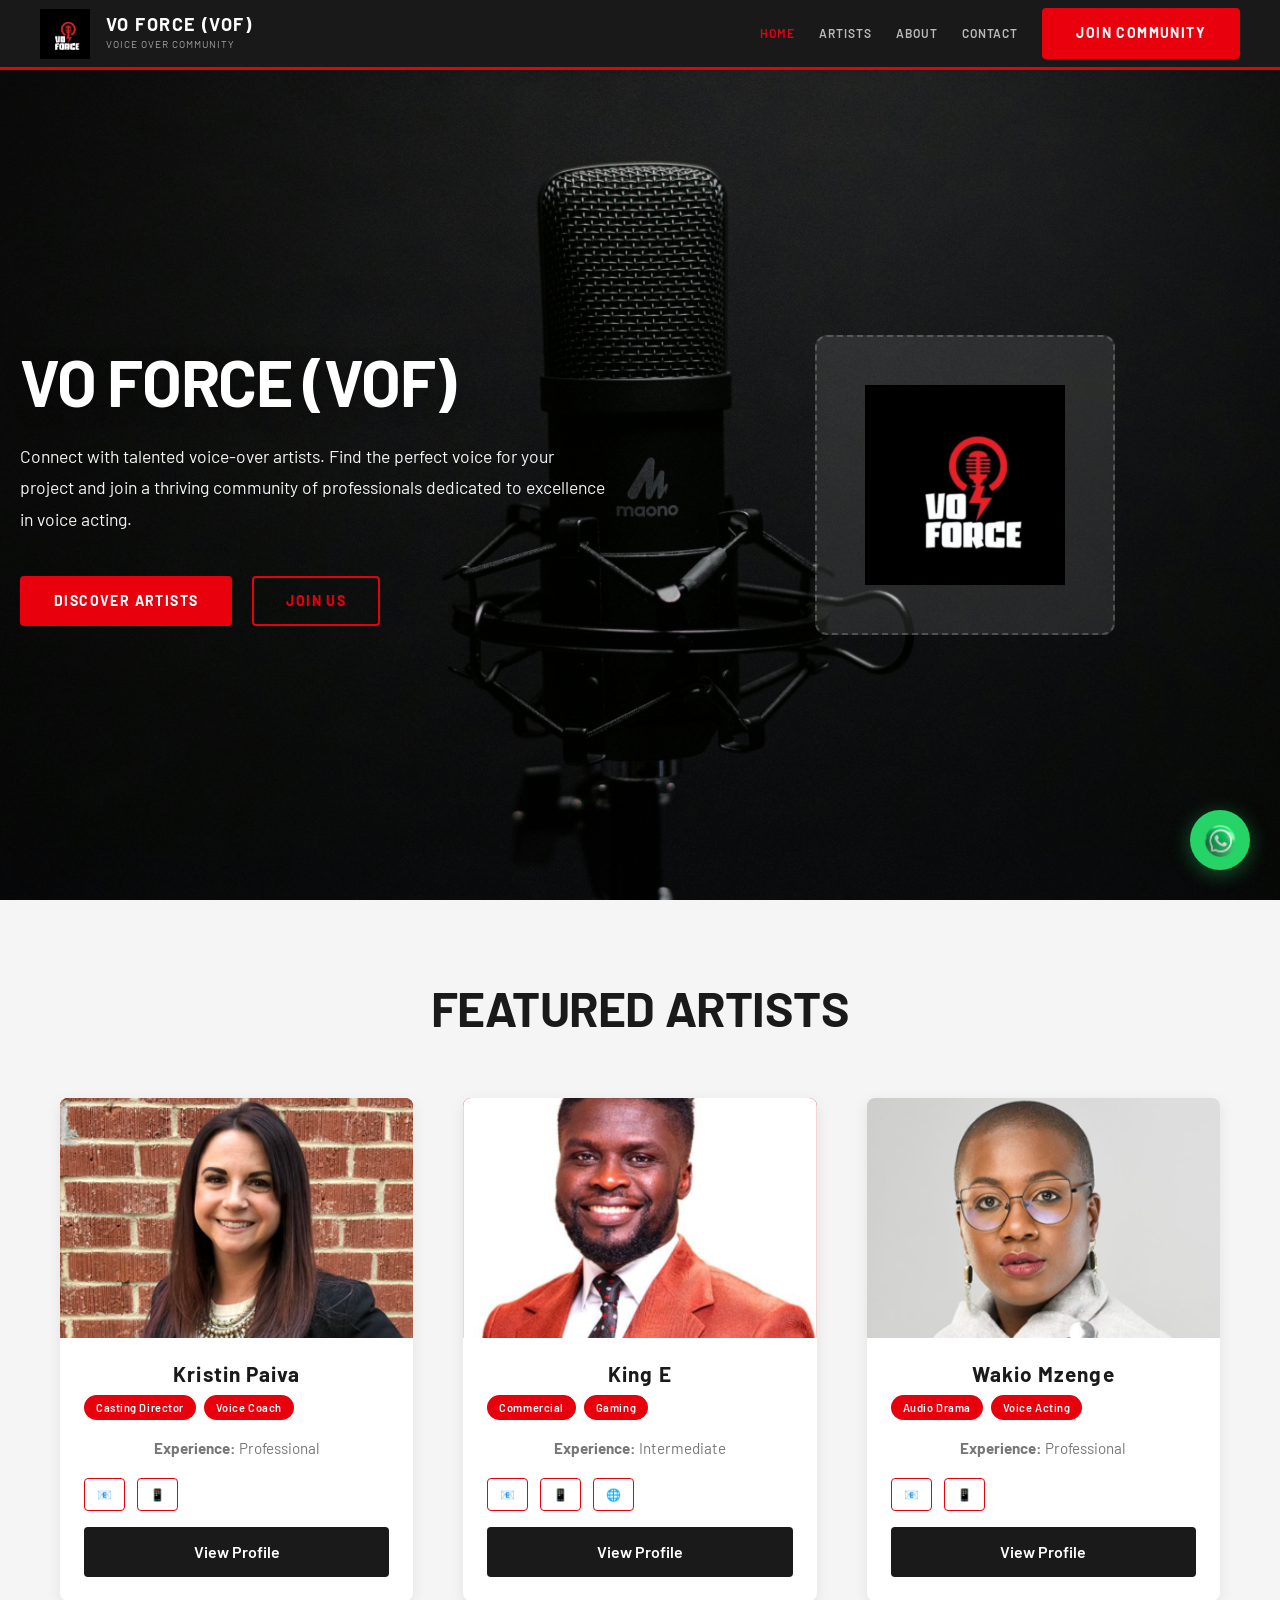
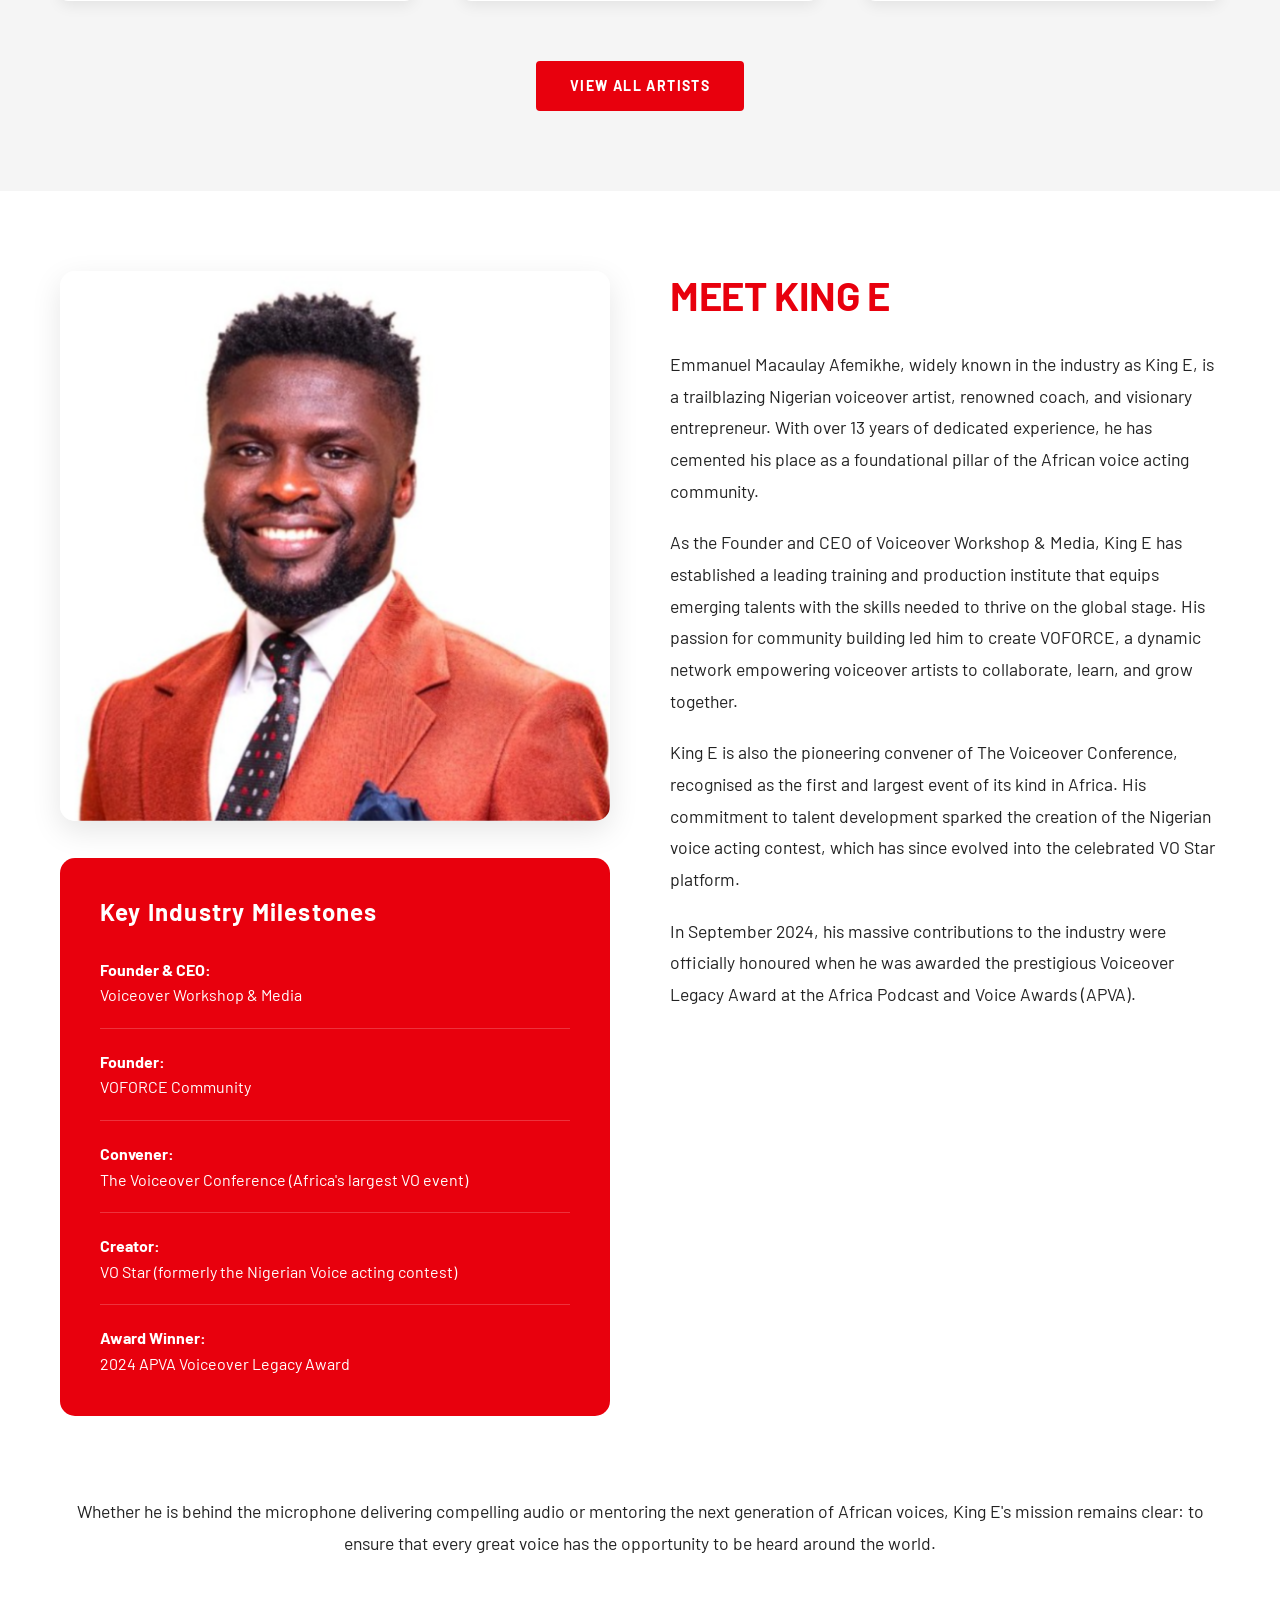
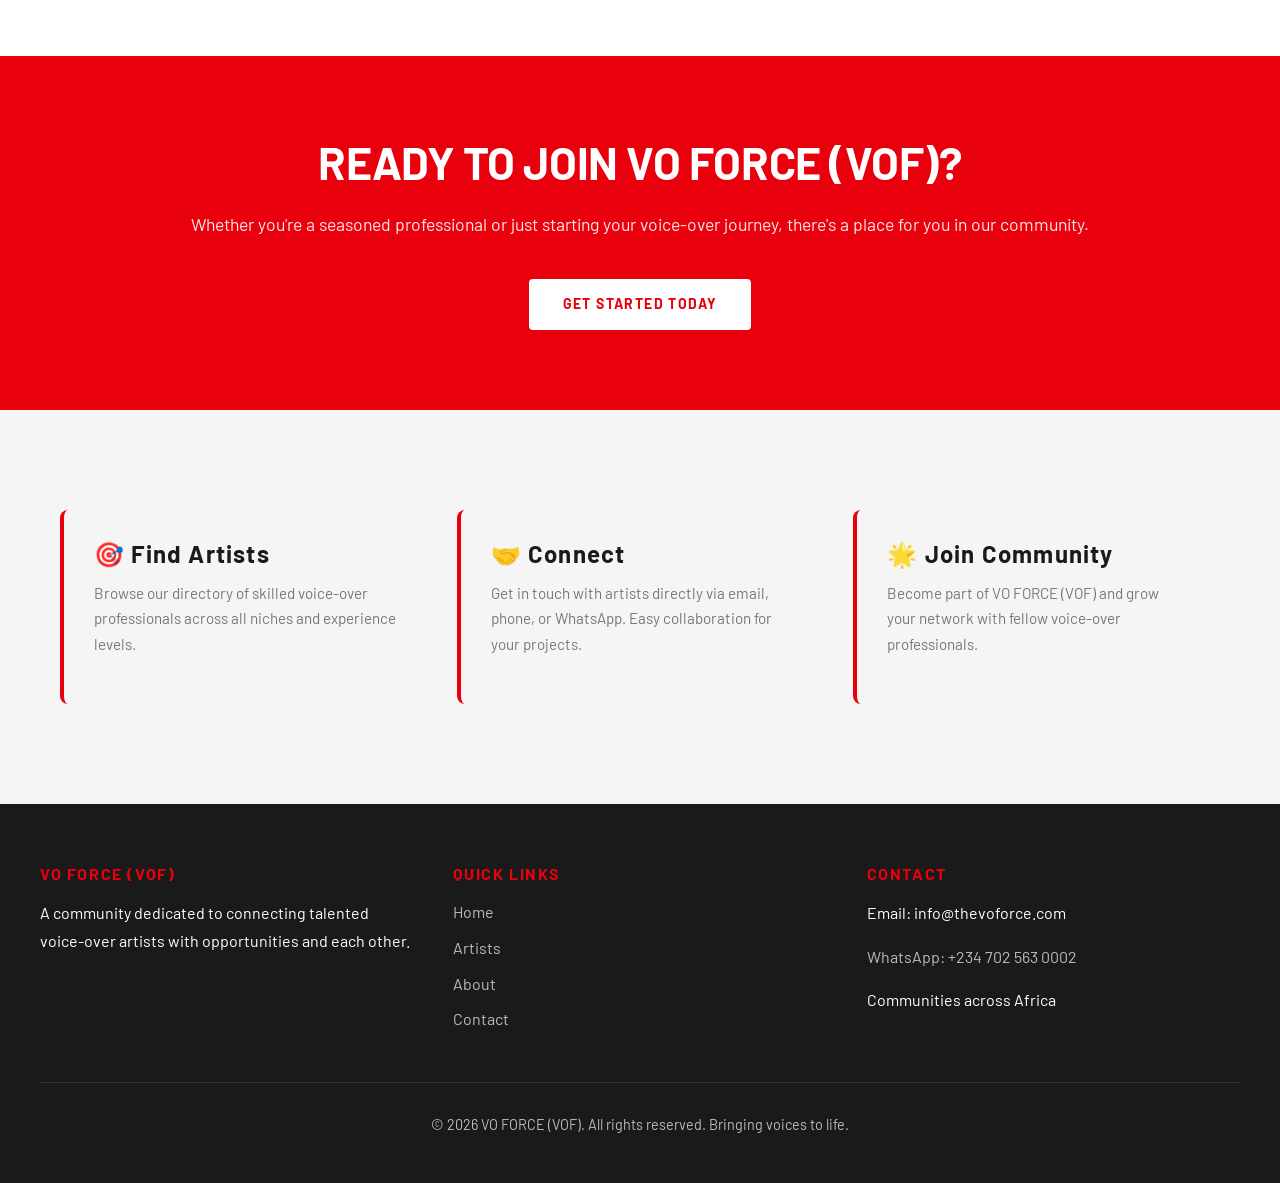
==== commit 45021ee6: "Update all phone numbers to official contact: +234 702 563 0002" ====
--- a/index.html
+++ b/index.html
@@ -24,7 +24,7 @@
     <a href="artists.html" class="nav-link">Artists</a>
     <a href="about.html" class="nav-link">About</a>
     <a href="contact.html" class="nav-link">Contact</a>
-    <a href="contact.html" class="btn">Join Community</a>
+    <a href="https://chat.whatsapp.com/EXI8QbrhR282KPdLbnt1DX?mode=hq2tcla" class="btn" target="_blank">Join Community</a>
     <button class="hamburger" onclick="toggleMobMenu()"><span></span><span></span><span></span></button>
   </div>
 </nav>
@@ -35,11 +35,11 @@
   <a href="artists.html">Artists</a>
   <a href="about.html">About</a>
   <a href="contact.html">Contact</a>
-  <a href="contact.html">Join Community</a>
+  <a href="https://chat.whatsapp.com/EXI8QbrhR282KPdLbnt1DX?mode=hq2tcla" target="_blank">Join Community</a>
 </div>
 
 <!-- WHATSAPP FLOAT -->
-<a href="https://wa.me/2348135701844?text=Hi%20from%20VO%20FORCE" class="wa-float" target="_blank" title="WhatsApp"><img src="images/whatsapp logo.png" alt="WhatsApp" style="width: 35px; height: 35px;"></a>
+<a href="https://wa.me/2347025630002?text=Hi%20from%20VO%20FORCE" class="wa-float" target="_blank" title="WhatsApp"><img src="images/whatsapp logo.png" alt="WhatsApp" style="width: 35px; height: 35px;"></a>
 
 <!-- HERO SECTION -->
 <section class="hero">
@@ -173,7 +173,7 @@
     <div class="footer-section">
       <h4>Contact</h4>
       <p>Email: info@thevoforce.com</p>
-      <p><a href="https://wa.me/2348135701844">WhatsApp: +234 813 570 1844</a></p>
+      <p><a href="https://wa.me/2347025630002">WhatsApp: +234 702 563 0002</a></p>
       <p>Communities across Africa</p>
     </div>
   </div>
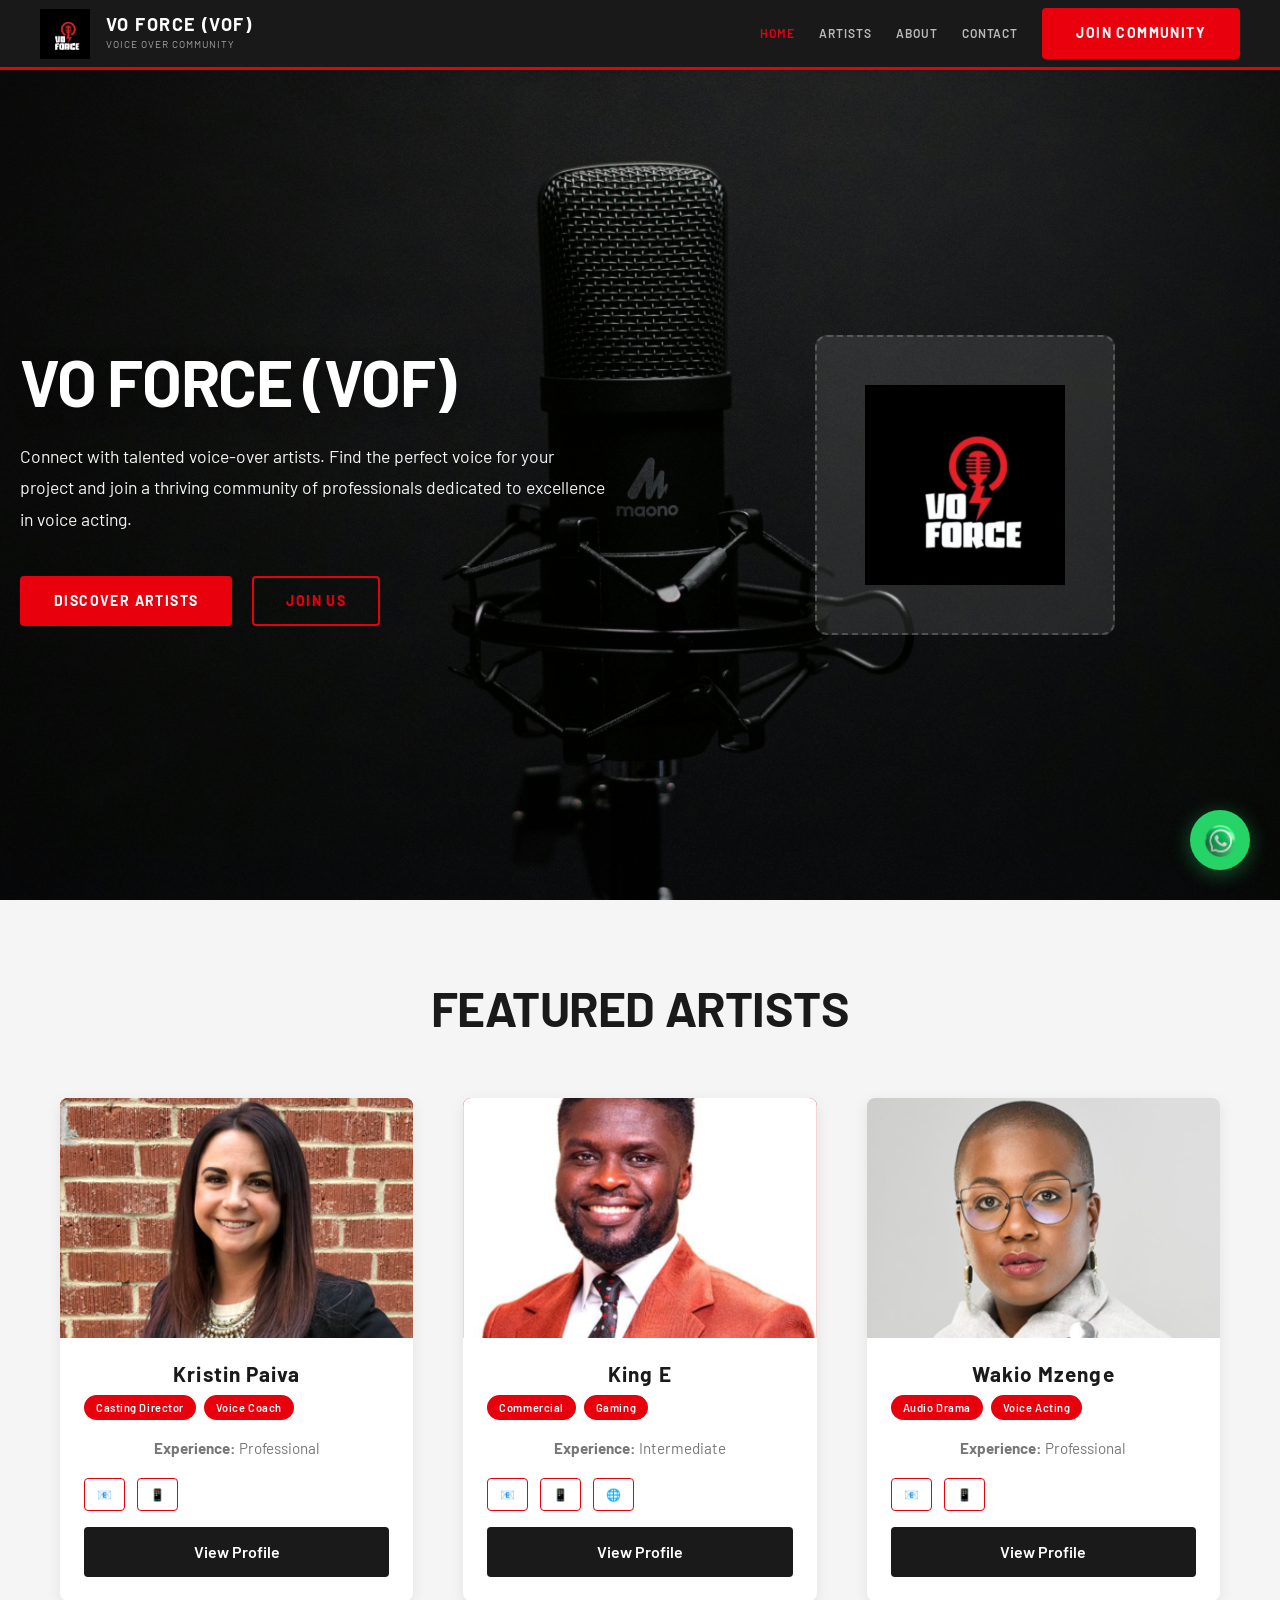
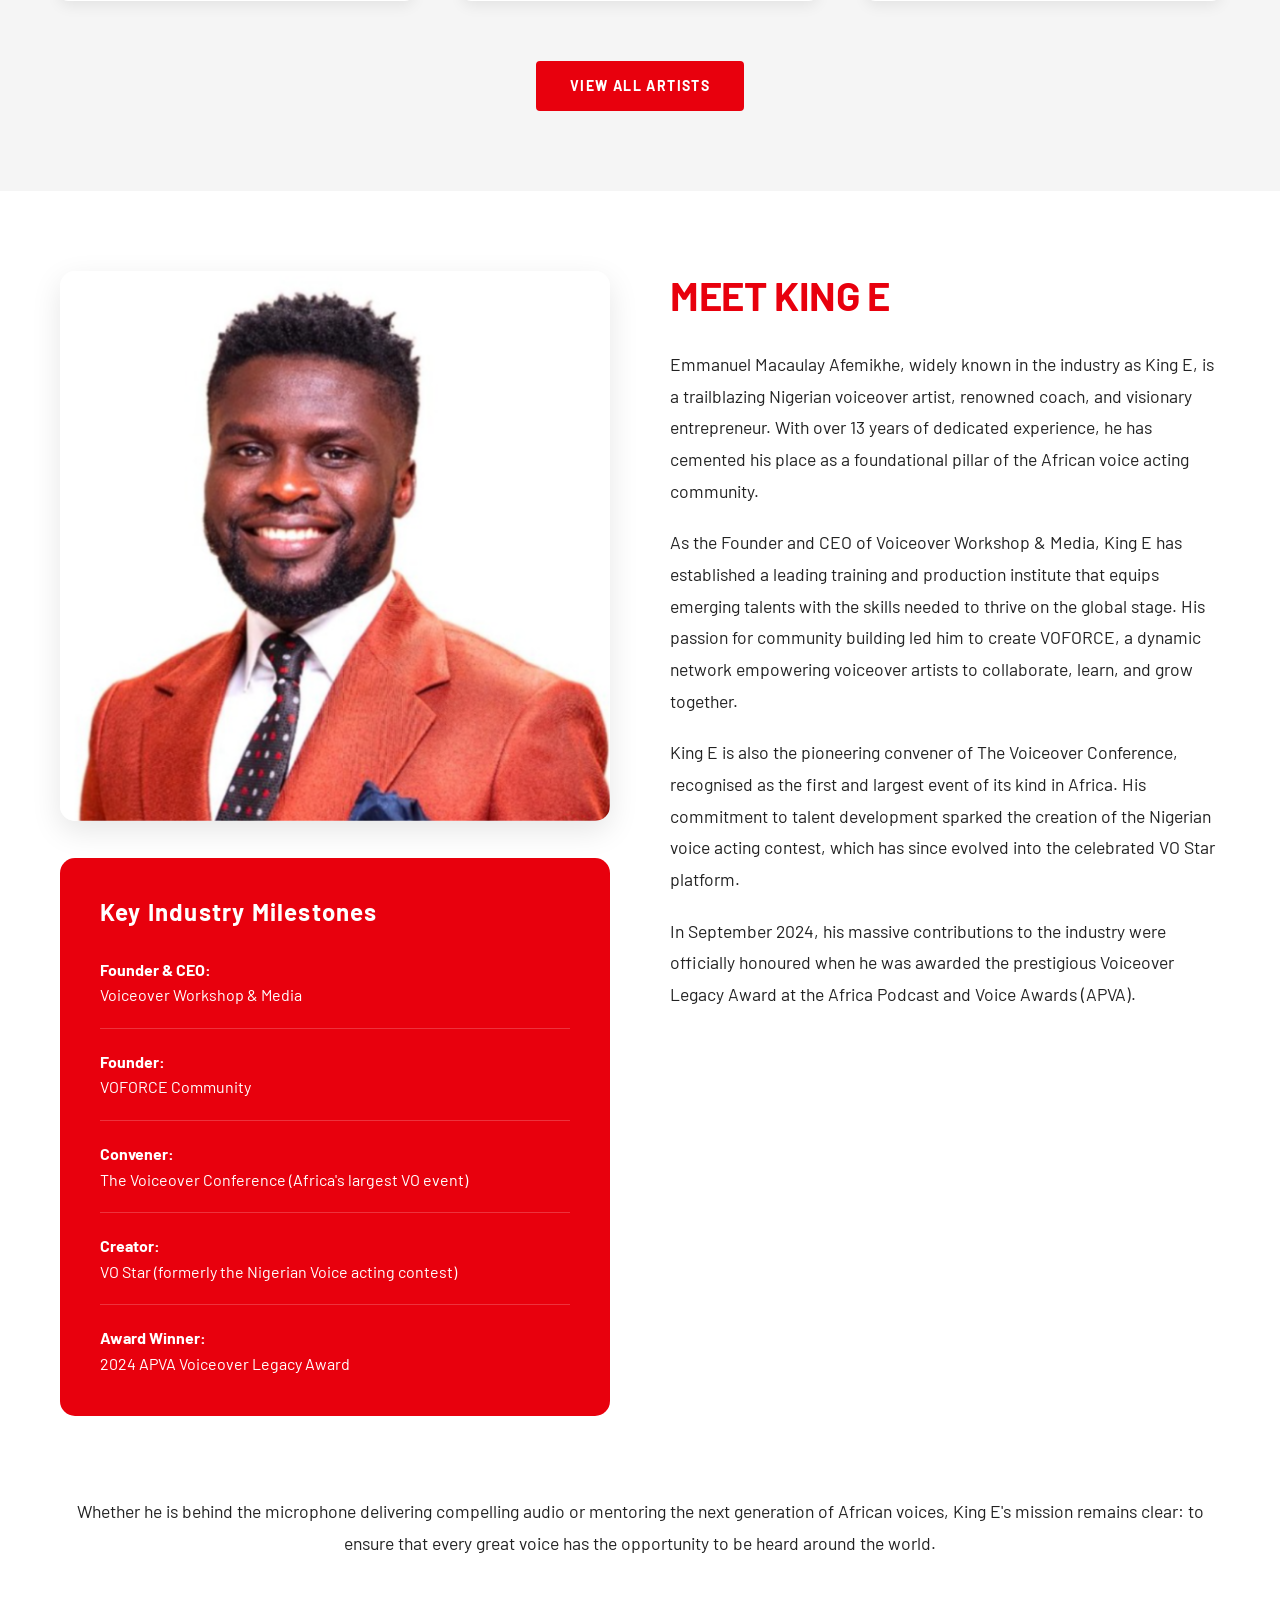
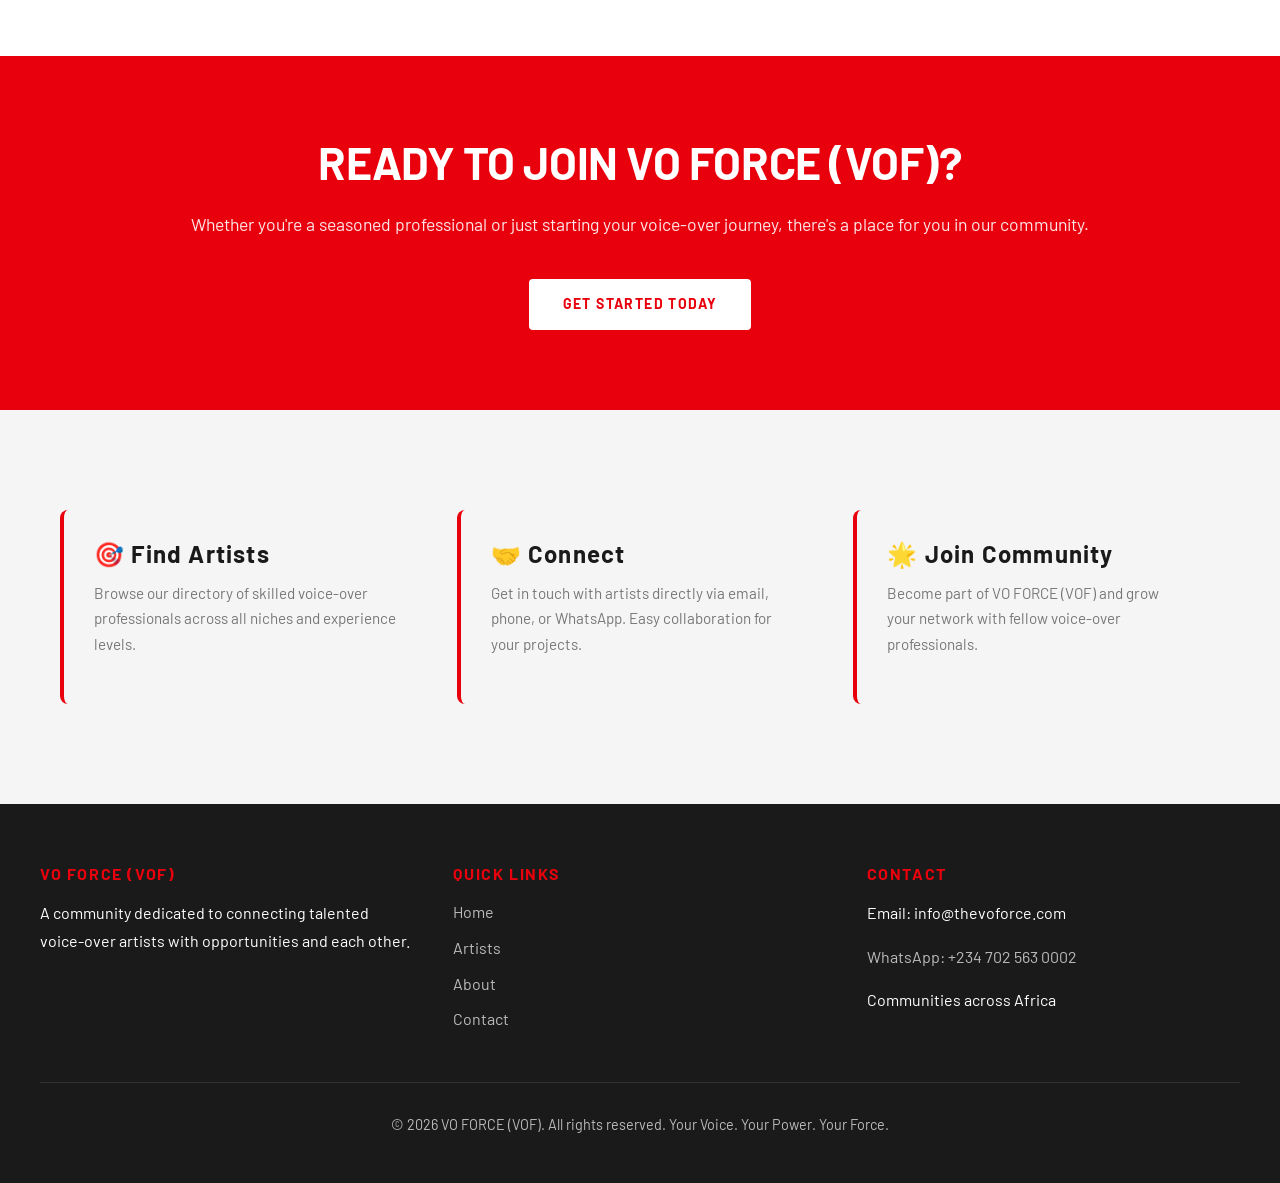
==== commit 2e925856: "Update slogan to: Your Voice. Your Power. Your Force." ====
--- a/index.html
+++ b/index.html
@@ -178,7 +178,7 @@
     </div>
   </div>
   <div class="footer-bottom">
-    <p>&copy; 2026 VO FORCE (VOF). All rights reserved. Bringing voices to life.</p>
+    <p>&copy; 2026 VO FORCE (VOF). All rights reserved. Your Voice. Your Power. Your Force.</p>
   </div>
 </footer>
 
